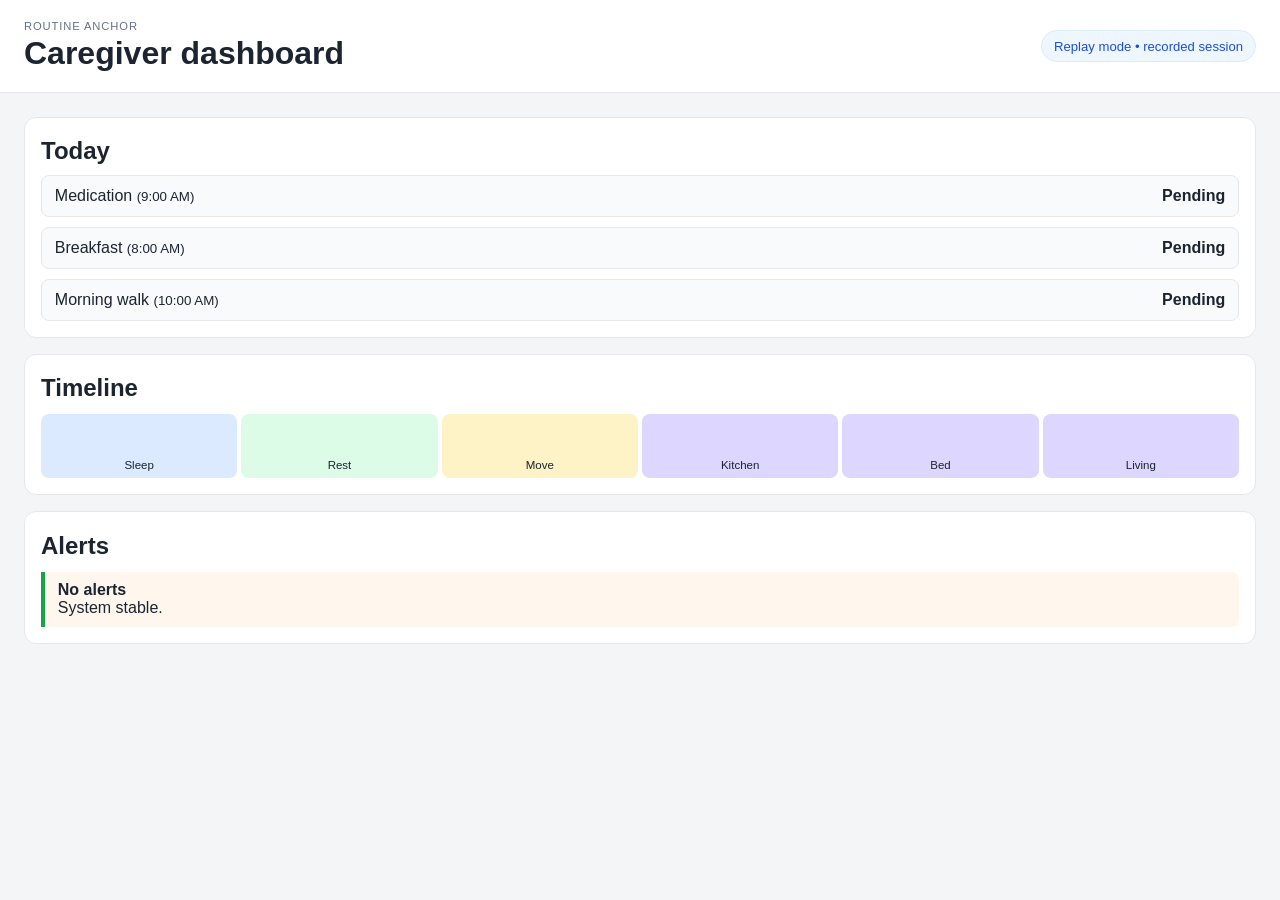
==== docs/index.html @ 3c9a21d0 "repo layout setup" ====
<!DOCTYPE html>
<html lang="en">
  <head>
    <meta charset="UTF-8" />
    <meta name="viewport" content="width=device-width, initial-scale=1.0" />
    <title>Routine Anchor</title>
    <link rel="stylesheet" href="css/style.css" />
  </head>
  <body>
    <header class="topbar">
      <div>
        <p class="eyebrow">Routine Anchor</p>
        <h1>Caregiver dashboard</h1>
      </div>
      <div id="mode-banner" class="mode-banner" aria-live="polite"></div>
    </header>

    <main class="shell">
      <section class="panel">
        <h2>Today</h2>
        <div id="checklist"></div>
      </section>

      <section class="panel">
        <h2>Timeline</h2>
        <div id="timeline"></div>
      </section>

      <section class="panel">
        <h2>Alerts</h2>
        <div id="alerts"></div>
      </section>
    </main>

    <script type="module" src="js/app.js"></script>
  </body>
</html>
---- docs/css/style.css ----
:root {
  --bg: #f4f5f7;
  --panel: #ffffff;
  --ink: #1b2430;
  --muted: #667085;
  --accent: #3b82f6;
  --ok: #16a34a;
  --warn: #d97706;
  --danger: #dc2626;
  --border: #e5e7eb;
}

* { box-sizing: border-box; }

body {
  margin: 0;
  font-family: -apple-system, BlinkMacSystemFont, "Segoe UI", sans-serif;
  background: var(--bg);
  color: var(--ink);
}

.topbar {
  display: flex;
  justify-content: space-between;
  align-items: center;
  padding: 1.25rem 1.5rem;
  background: var(--panel);
  border-bottom: 1px solid var(--border);
}

.eyebrow {
  margin: 0;
  letter-spacing: 0.08em;
  text-transform: uppercase;
  color: var(--muted);
  font-size: 0.7rem;
}

h1, h2 {
  margin: 0.2rem 0 0 0;
}

.shell {
  display: grid;
  gap: 1rem;
  padding: 1.5rem;
}

.panel {
  background: var(--panel);
  border: 1px solid var(--border);
  border-radius: 12px;
  padding: 1rem;
}

.mode-banner {
  padding: 0.45rem 0.75rem;
  border-radius: 999px;
  background: #eef6ff;
  color: #1d4ed8;
  font-size: 0.82rem;
  border: 1px solid #dbeafe;
}

.checklist-item {
  display: flex;
  justify-content: space-between;
  align-items: center;
  background: #f8fafc;
  border: 1px solid var(--border);
  border-radius: 8px;
  padding: 0.7rem 0.8rem;
  margin-top: 0.6rem;
}

.checklist-item.done {
  background: #ecfdf5;
  border-color: #bbf7d0;
}

.checklist-item.missed {
  background: #fef2f2;
  border-color: #fecaca;
}

.timeline-strip {
  display: flex;
  gap: 0.25rem;
  margin-top: 0.75rem;
  min-height: 64px;
  align-items: stretch;
}

.timeline-segment {
  flex: 1;
  min-height: 64px;
  border-radius: 8px;
  background: #e5e7eb;
  display: flex;
  align-items: end;
  justify-content: center;
  color: var(--ink);
  font-size: 0.72rem;
  padding-bottom: 0.45rem;
}

.timeline-segment.sleep { background: #dbeafe; }
.timeline-segment.rest { background: #dcfce7; }
.timeline-segment.move { background: #fef3c7; }
.timeline-segment.room { background: #ddd6fe; }

.alert-list {
  list-style: none;
  padding: 0;
  margin: 0.75rem 0 0;
  display: grid;
  gap: 0.5rem;
}

.alert-item {
  border-left: 4px solid var(--warn);
  background: #fff7ed;
  padding: 0.6rem 0.8rem;
  border-radius: 0 8px 8px 0;
}

.alert-item.warn { border-left-color: var(--warn); }
.alert-item.danger { border-left-color: var(--danger); }
.alert-item.ok { border-left-color: var(--ok); }
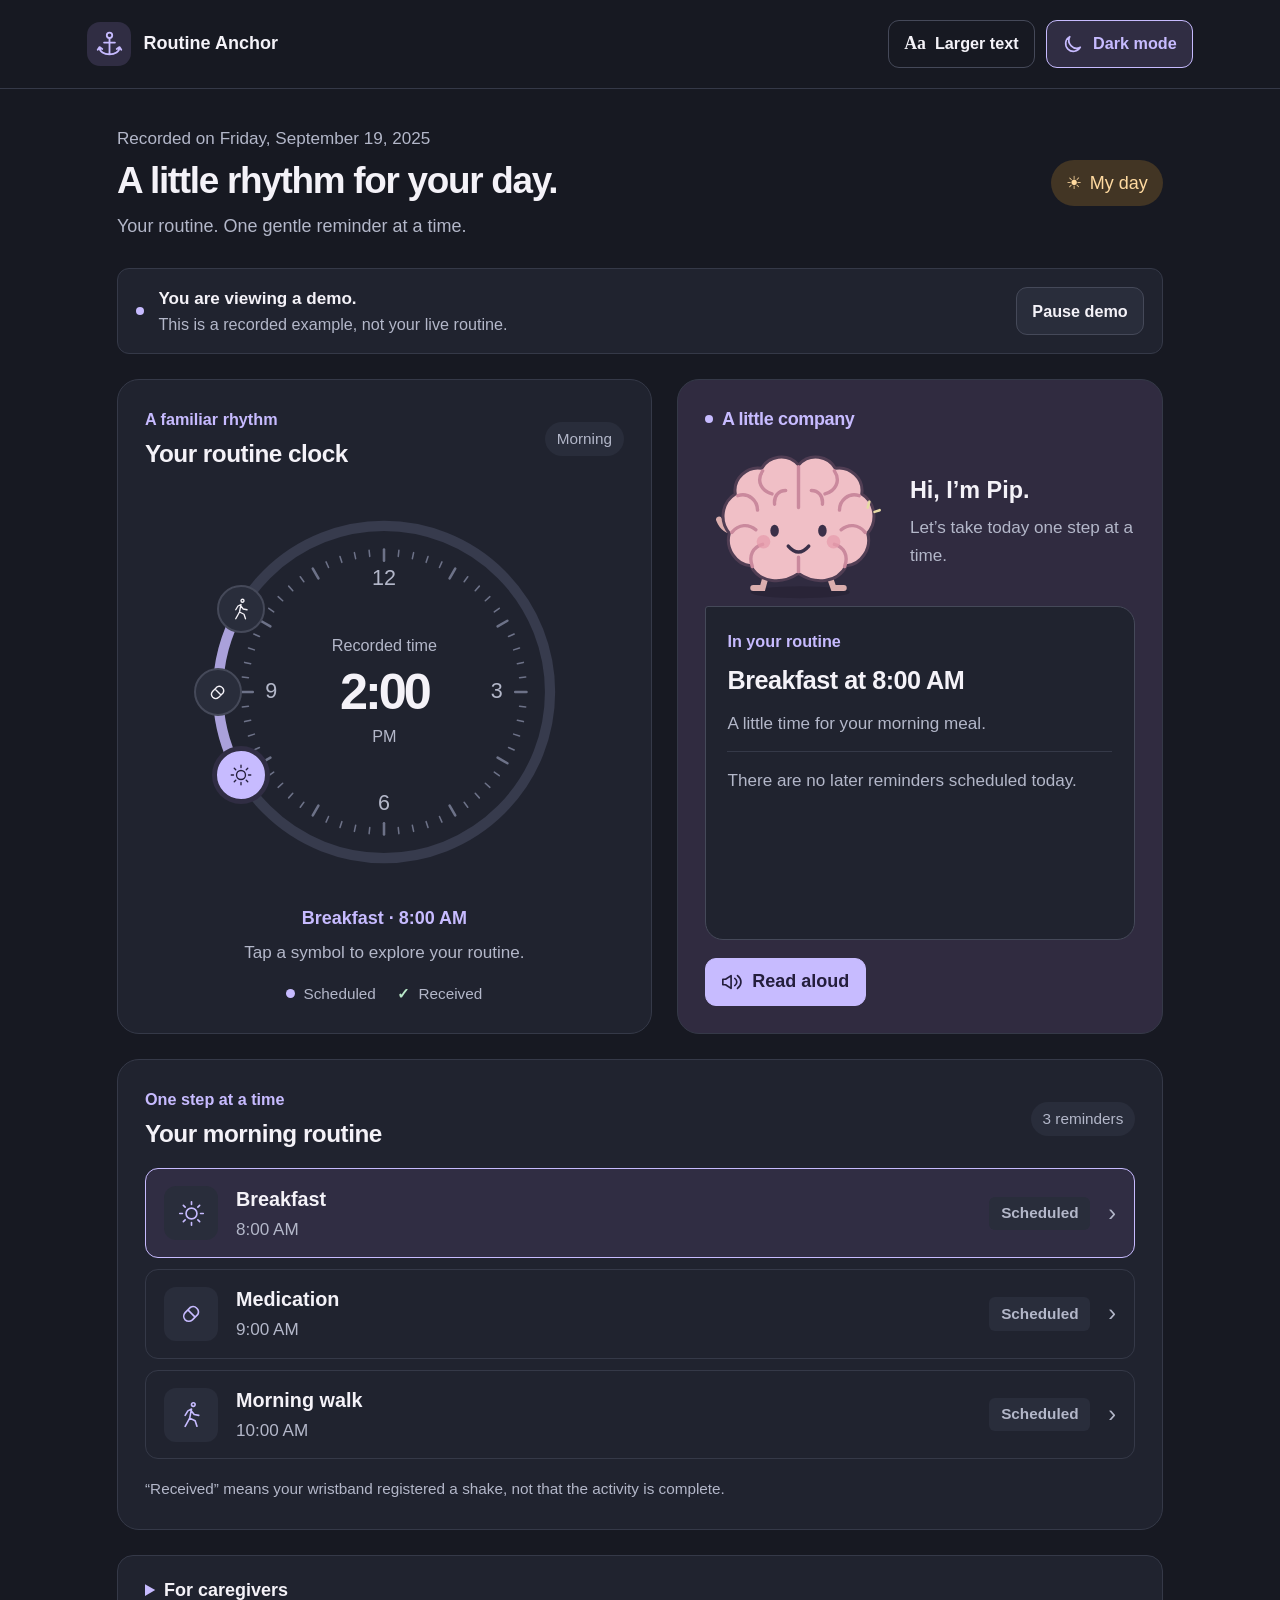
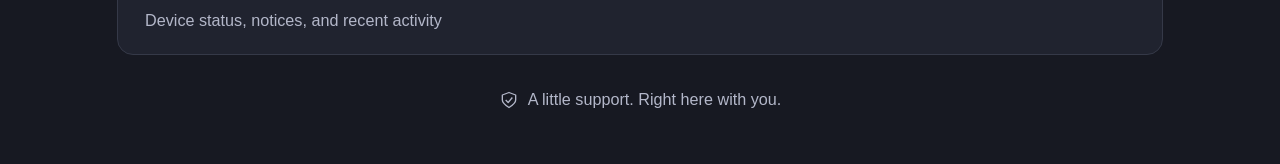
==== commit 47405d15: "website update" ====
--- a/docs/index.html
+++ b/docs/index.html
@@ -1,37 +1,103 @@
 <!DOCTYPE html>
-<html lang="en">
+<html lang="en" data-theme="dark">
   <head>
     <meta charset="UTF-8" />
     <meta name="viewport" content="width=device-width, initial-scale=1.0" />
-    <title>Routine Anchor</title>
+    <meta name="theme-color" content="#171922" />
+    <meta name="apple-mobile-web-app-capable" content="yes" />
+    <meta name="apple-mobile-web-app-status-bar-style" content="default" />
+    <link rel="manifest" href="manifest.json" />
+    <title>My day · Routine Anchor</title>
+    <script>
+      try {
+        document.documentElement.dataset.theme = localStorage.getItem("routine-anchor-theme") === "light" ? "light" : "dark";
+      } catch {}
+    </script>
     <link rel="stylesheet" href="css/style.css" />
   </head>
   <body>
+    <a class="skip-link" href="#main">Skip to my routine</a>
     <header class="topbar">
-      <div>
-        <p class="eyebrow">Routine Anchor</p>
-        <h1>Caregiver dashboard</h1>
+      <div class="topbar-inner">
+        <a class="brand" href="./" aria-label="Routine Anchor home">
+          <span class="brand-mark"><svg viewBox="0 0 32 32" aria-hidden="true"><circle cx="16" cy="7" r="3"/><path d="M16 10v17M10 15h12M5 20c0 5 5 8 11 8s11-3 11-8M5 20l-2 3m2-3 3 2m19-2 2 3m-2-3-3 2"/></svg></span>
+          <span>Routine Anchor</span>
+        </a>
+        <div class="display-controls" aria-label="Display settings">
+          <button id="text-size" class="button button-secondary" type="button" aria-pressed="false"><span class="text-icon" aria-hidden="true">Aa</span> Larger text</button>
+          <button id="theme-toggle" class="button button-secondary" type="button" aria-pressed="true"><svg viewBox="0 0 24 24" aria-hidden="true"><path d="M20 15.5A8.5 8.5 0 0 1 8.5 4 8.5 8.5 0 1 0 20 15.5Z"/></svg> Dark mode</button>
+        </div>
       </div>
-      <div id="mode-banner" class="mode-banner" aria-live="polite"></div>
     </header>
 
-    <main class="shell">
-      <section class="panel">
-        <h2>Today</h2>
-        <div id="checklist"></div>
+    <main id="main" class="shell" tabindex="-1">
+      <div class="page-heading">
+        <div><p id="session-date" class="date-line"></p><h1>A little rhythm for your day.</h1><p class="intro">Your routine. One gentle reminder at a time.</p></div>
+        <span class="day-badge"><span aria-hidden="true">☀</span> My day</span>
+      </div>
+
+      <section class="mode-notice" aria-label="Connection and demo">
+        <span class="connection-dot" aria-hidden="true"></span>
+        <div><p id="mode-banner" class="notice-title" role="status">Loading your routine…</p><p id="mode-description" class="notice-description"></p></div>
+        <button id="replay-toggle" class="button button-small" type="button" hidden>Pause demo</button>
       </section>
 
-      <section class="panel">
-        <h2>Timeline</h2>
-        <div id="timeline"></div>
+      <div class="day-grid">
+        <section class="panel clock-panel" aria-labelledby="clock-title">
+          <div class="section-heading"><div><p class="section-label">A familiar rhythm</p><h2 id="clock-title">Your routine clock</h2></div><span class="small-badge">Morning</span></div>
+          <div id="routine-clock" class="routine-clock">
+            <svg id="clock-face" viewBox="0 0 400 400" aria-hidden="true"></svg>
+            <div class="clock-center"><span id="clock-time-label">Time</span><strong id="clock-time">—</strong><span id="clock-period"></span></div>
+            <div id="clock-events" role="group" aria-label="Select a morning reminder"></div>
+          </div>
+          <p id="clock-selection" class="clock-selection"></p>
+          <p class="clock-help">Tap a symbol to explore your routine.</p>
+          <div class="clock-legend"><span><i class="legend-dot" aria-hidden="true"></i> Scheduled</span><span><i class="legend-check" aria-hidden="true">✓</i> Received</span></div>
+        </section>
+
+        <section class="panel companion-panel" aria-labelledby="companion-title">
+          <div class="companion-heading"><span class="companion-dot" aria-hidden="true"></span><h2 id="companion-title">A little company</h2></div>
+          <div class="mascot-scene">
+            <svg id="brain-mascot" class="brain-mascot" viewBox="0 0 240 200" role="img" aria-label="Pip, a smiling pink brain with little arms and feet">
+              <ellipse class="mascot-shadow" cx="122" cy="184" rx="58" ry="7"/>
+              <g fill="none" stroke="#dbaeae" stroke-width="7" stroke-linecap="round"><path d="m85 153-7 26h-11m85-26 9 26h12"/><path d="M53 112c-15 3-22-3-26-13m153 10c14-1 22-10 25-19"/></g>
+              <path d="M120 35c-14-15-35-10-43 4-17-3-34 12-31 30-16 10-19 32-7 46-5 18 8 37 25 38 11 21 37 22 56 9 19 13 45 12 56-9 17-1 30-20 25-38 12-14 9-36-7-46 3-18-14-33-31-30-8-14-29-19-43-4Z" fill="#f0bfc6" stroke="#513e54" stroke-width="3.5"/>
+              <path d="M120 37v48m0 58v17M78 42c-8 12-1 24 11 27m-40 2c13-4 23 6 23 17m-30 26c8-10 20-10 28-3m-4 43c-5-13 1-23 12-26m84-86c8 12 1 24-11 27m40 2c-13-4-23 6-23 17m30 26c-8-10-20-10-28-3m4 43c5-13-1-23-12-26M92 81c-1-10 5-16 13-16m43 16c1-10-5-16-13-16" fill="none" stroke="#ca899d" stroke-width="4" stroke-linecap="round"/>
+              <ellipse cx="92" cy="112" rx="5" ry="7" fill="#3b3049"/><ellipse cx="148" cy="112" rx="5" ry="7" fill="#3b3049"/>
+              <circle cx="79" cy="125" r="8" fill="#e79cac" opacity=".75"/><circle cx="161" cy="125" r="8" fill="#e79cac" opacity=".75"/>
+              <path class="mascot-smile" d="M108 130q12 14 24 0" fill="none" stroke="#3b3049" stroke-width="4" stroke-linecap="round"/>
+              <path d="m201 85 2-7m6 12 6-2" stroke="#e6daa4" stroke-width="3" stroke-linecap="round"/>
+            </svg>
+            <div><p class="mascot-name">Hi, I’m Pip.</p><p class="mascot-intro">Let’s take today one step at a time.</p></div>
+          </div>
+          <div class="speech-bubble">
+            <p id="focus-label" class="section-label">Your routine companion</p>
+            <h3 id="focus-title">I’m here to help you follow your day.</h3>
+            <p id="focus-description">Choose an event on the clock or in your routine below.</p>
+            <p id="next-event" class="next-event"></p>
+          </div>
+          <button id="read-aloud" class="button button-primary" type="button"><svg viewBox="0 0 24 24" aria-hidden="true"><path d="m11 5-6 4H2v6h3l6 4V5Zm4 3c3 2 3 6 0 8m3-11c5 4 5 10 0 14"/></svg><span>Read aloud</span></button>
+          <p id="speech-status" class="speech-status" role="status"></p>
+        </section>
+      </div>
+
+      <section class="panel routine-panel" aria-labelledby="routine-title">
+        <div class="section-heading"><div><p class="section-label">One step at a time</p><h2 id="routine-title">Your morning routine</h2></div><span class="small-badge">3 reminders</span></div>
+        <div id="checklist"></div>
+        <p class="routine-note">“Received” means your wristband registered a shake, not that the activity is complete.</p>
       </section>
 
-      <section class="panel">
-        <h2>Alerts</h2>
-        <div id="alerts"></div>
-      </section>
+      <details class="caregiver-panel">
+        <summary><span><span class="summary-title">For caregivers</span><span class="summary-description">Device status, notices, and recent activity</span></span></summary>
+        <div class="caregiver-content">
+          <section aria-labelledby="alerts-title"><h2 id="alerts-title">Notices for your caregiver</h2><div id="alerts"></div></section>
+          <section aria-labelledby="timeline-title"><h2 id="timeline-title">Device and recent activity</h2><div id="timeline"></div></section>
+        </div>
+      </details>
+      <p class="footer-note"><svg viewBox="0 0 24 24" aria-hidden="true"><path d="M12 3 4 6v6c0 4 8 9 8 9s8-5 8-9V6l-8-3Z"/><path d="m8 12 3 3 5-6"/></svg> A little support. Right here with you.</p>
+      <p id="routine-announcement" class="sr-only" role="status" aria-atomic="true"></p>
+      <noscript><p class="mode-notice">JavaScript is needed to show reminders. Please ask your caregiver to help turn it on.</p></noscript>
     </main>
-
     <script type="module" src="js/app.js"></script>
   </body>
 </html>
--- a/docs/css/style.css
+++ b/docs/css/style.css
@@ -1,129 +1,196 @@
 :root {
-  --bg: #f4f5f7;
+  color-scheme: dark;
+  --bg: #171922;
+  --panel: #20232f;
+  --panel-raised: #292d3b;
+  --ink: #f4f2f8;
+  --muted: #b3b7c9;
+  --accent: #c7bbff;
+  --accent-ink: #241e3c;
+  --soft: #302d43;
+  --border: #454959;
+  --subtle-border: #353948;
+  --warn-bg: #423524;
+  --warn-ink: #ffdaa0;
+  --success-bg: #263d36;
+  --success-ink: #b9e7c8;
+  --focus: #e8d99d;
+  --clock-track: #373b4d;
+  --clock-tick: #6d7288;
+  --mascot-bg: #302b40;
+  font-size: 18px;
+}
+:root[data-theme="light"] {
+  color-scheme: light;
+  --bg: #f4f3f8;
   --panel: #ffffff;
-  --ink: #1b2430;
-  --muted: #667085;
-  --accent: #3b82f6;
-  --ok: #16a34a;
-  --warn: #d97706;
-  --danger: #dc2626;
-  --border: #e5e7eb;
+  --panel-raised: #f0eef6;
+  --ink: #252337;
+  --muted: #605e72;
+  --accent: #62509a;
+  --accent-ink: #ffffff;
+  --soft: #ece7f6;
+  --border: #bcb7ca;
+  --subtle-border: #dedbe6;
+  --warn-bg: #fff1da;
+  --warn-ink: #76490e;
+  --success-bg: #e4f2e8;
+  --success-ink: #2a603b;
+  --focus: #744100;
+  --clock-track: #dfdce9;
+  --clock-tick: #8c869e;
+  --mascot-bg: #f2eaf5;
 }
-
 * { box-sizing: border-box; }
-
-body {
-  margin: 0;
-  font-family: -apple-system, BlinkMacSystemFont, "Segoe UI", sans-serif;
-  background: var(--bg);
-  color: var(--ink);
+[hidden] { display: none !important; }
+body { margin: 0; background: var(--bg); color: var(--ink); font-family: ui-rounded, "SF Pro Rounded", "Segoe UI", Arial, sans-serif; line-height: 1.6; }
+body.large-text { font-size: 1.2rem; }
+button { font: inherit; }
+h1, h2, h3, p { margin: 0; }
+h1 { font-size: 2.05em; line-height: 1.2; letter-spacing: -0.035em; font-weight: 650; }
+h2 { font-size: 1.35em; line-height: 1.35; letter-spacing: -0.02em; font-weight: 650; }
+h3 { font-size: 1.15em; line-height: 1.4; }
+a { color: var(--accent); }
+button, summary, a { -webkit-tap-highlight-color: transparent; }
+button { cursor: pointer; }
+:focus-visible { outline: 3px solid var(--focus); outline-offset: 5px; }
+.skip-link { position: absolute; left: 1rem; top: -10rem; padding: 0.65rem 1rem; background: var(--panel); z-index: 10; }
+.skip-link:focus { top: 0.5rem; }
+.topbar { border-bottom: 1px solid var(--subtle-border); }
+.topbar-inner { max-width: 1160px; padding: 1.1rem 1.5rem; margin: auto; display: flex; align-items: center; justify-content: space-between; gap: 1rem; }
+.brand { display: flex; align-items: center; gap: 0.7rem; color: var(--ink); font-weight: 650; text-decoration: none; }
+.brand-mark { display: grid; place-items: center; width: 44px; height: 44px; border-radius: 13px; background: var(--soft); color: var(--accent); }
+.brand svg { width: 29px; height: 29px; fill: none; stroke: currentColor; stroke-width: 2; stroke-linecap: round; stroke-linejoin: round; }
+.display-controls { display: flex; gap: 0.6rem; flex-wrap: wrap; }
+.button { display: inline-flex; justify-content: center; align-items: center; gap: 0.5rem; min-height: 48px; padding: 0.55rem 0.85rem; border: 1px solid var(--border); border-radius: 11px; font-weight: 600; line-height: 1.4; background: var(--panel-raised); color: var(--ink); }
+.button svg { width: 22px; height: 22px; flex-shrink: 0; fill: none; stroke: currentColor; stroke-width: 1.8; stroke-linecap: round; stroke-linejoin: round; }
+.button-secondary { background: transparent; font-size: 0.9em; }
+.button:hover { border-color: var(--accent); background: var(--soft); }
+.button:disabled { cursor: default; color: var(--muted); border-color: var(--border); background: transparent; }
+.button[aria-pressed="true"] { border-color: var(--accent); color: var(--accent); background: var(--soft); }
+.button-primary { background: var(--accent); color: var(--accent-ink); border-color: var(--accent); }
+.button-primary:hover { background: var(--accent); outline: 2px solid var(--accent); outline-offset: 2px; }
+.button-small { font-size: 0.9em; }
+.text-icon { font-family: Georgia, serif; font-size: 1.1em; }
+.shell { max-width: 1100px; margin: auto; padding: 2rem 1.5rem 1rem; }
+.page-heading { margin-bottom: 1.5rem; display: flex; justify-content: space-between; align-items: center; gap: 1rem; }
+.date-line { color: var(--muted); margin-bottom: 0.4rem; min-height: 1.6em; font-size: 0.95em; }
+.intro { color: var(--muted); margin-top: 0.5rem; }
+.day-badge { display: flex; align-items: center; gap: 0.4rem; white-space: nowrap; color: var(--warn-ink); background: var(--warn-bg); padding: 0.5rem 0.85rem; border-radius: 99px; }
+.mode-notice { display: flex; align-items: center; gap: 0.8rem; padding: 0.85rem 1rem; border: 1px solid var(--subtle-border); border-radius: 12px; background: var(--panel); margin-bottom: 1.4rem; }
+.mode-notice > div { flex: 1; }
+.mode-notice .button { flex-shrink: 0; }
+.connection-dot, .companion-dot { width: 8px; height: 8px; background: var(--accent); border-radius: 50%; flex-shrink: 0; }
+.notice-title { font-weight: 600; font-size: 0.95em; }
+.notice-description { font-size: 0.9em; color: var(--muted); max-width: 60ch; }
+.day-grid { display: grid; grid-template-columns: 1.1fr 1fr; align-items: stretch; gap: 1.4rem; margin-bottom: 1.4rem; }
+.panel { background: var(--panel); border: 1px solid var(--subtle-border); border-radius: 22px; padding: 1.5rem; min-width: 0; }
+.section-heading { display: flex; align-items: center; justify-content: space-between; gap: 0.8rem; margin-bottom: 0.5rem; }
+.section-label { font-size: 0.9em; color: var(--accent); font-weight: 600; margin-bottom: 0.25rem; }
+.small-badge { color: var(--muted); background: var(--panel-raised); padding: 0.25rem 0.65rem; border-radius: 99px; font-size: 0.85em; white-space: nowrap; }
+.routine-clock { width: 100%; max-width: 410px; aspect-ratio: 1; position: relative; margin: 0.9rem auto 0; }
+#clock-face { width: 100%; height: 100%; display: block; overflow: visible; }
+.clock-ring { fill: none; stroke: var(--clock-track); stroke-width: 10; }
+.clock-arc { fill: none; stroke: var(--accent); stroke-width: 10; stroke-linecap: round; opacity: 0.8; }
+.clock-tick { stroke: var(--clock-tick); stroke-width: 1.5; stroke-linecap: round; }
+.clock-tick.major { stroke-width: 2.5; }
+.clock-number { fill: var(--muted); font-size: 21px; font-family: inherit; text-anchor: middle; dominant-baseline: middle; }
+.clock-center { position: absolute; inset: 32% 23%; display: flex; flex-direction: column; align-items: center; justify-content: center; pointer-events: none; }
+.clock-center > span { color: var(--muted); font-size: 0.9rem; text-align: center; }
+.clock-center strong { font-size: clamp(1.8rem, 5vw, 2.8rem); font-weight: 550; letter-spacing: -0.06em; line-height: 1.3; font-variant-numeric: tabular-nums; }
+.clock-event { position: absolute; transform: translate(-50%, -50%); width: 48px; height: 48px; display: grid; place-items: center; border-radius: 50%; color: var(--ink); background: var(--panel-raised); border: 2px solid var(--border); padding: 10px; z-index: 1; }
+.clock-event svg { width: 24px; height: 24px; fill: none; stroke: currentColor; stroke-width: 1.8; stroke-linecap: round; stroke-linejoin: round; }
+.clock-event:hover { border-color: var(--accent); }
+.clock-event[aria-pressed="true"] { background: var(--accent); color: var(--accent-ink); border-color: var(--accent); box-shadow: 0 0 0 5px var(--soft); }
+.clock-event.done::after { content: "✓"; position: absolute; top: -7px; right: -7px; width: 21px; height: 21px; border-radius: 50%; background: var(--success-ink); color: var(--success-bg); font-size: 14px; font-weight: 700; }
+.clock-selection { text-align: center; font-weight: 600; color: var(--accent); margin-top: 0.4rem; }
+.clock-help { color: var(--muted); text-align: center; font-size: 0.95em; margin-top: 0.35rem; }
+.clock-legend { display: flex; justify-content: center; flex-wrap: wrap; gap: 1.2rem; font-size: 0.85em; color: var(--muted); margin-top: 0.85rem; }
+.clock-legend > span { display: flex; align-items: center; gap: 0.45rem; }
+.legend-dot { width: 9px; height: 9px; background: var(--accent); border-radius: 50%; }
+.legend-check { font-style: normal; font-weight: 700; color: var(--success-ink); }
+.companion-panel { background: var(--mascot-bg); display: flex; flex-direction: column; }
+.companion-heading { display: flex; align-items: center; gap: 0.5rem; }
+.companion-heading h2 { font-size: 1em; font-weight: 550; color: var(--accent); }
+.mascot-scene { display: flex; align-items: center; gap: 0.5rem; margin: 0.2rem -0.5rem 0; }
+.brain-mascot { width: 52%; max-width: 205px; flex-shrink: 0; }
+.mascot-shadow { fill: #14121d; opacity: 0.25; }
+.mascot-name { font-size: 1.3em; font-weight: 650; margin-bottom: 0.25rem; }
+.mascot-intro { color: var(--muted); font-size: 0.95em; }
+.speech-bubble { border: 1px solid var(--border); background: var(--panel); padding: 1.2rem; border-radius: 3px 18px 18px; flex: 1; }
+.speech-bubble h3 { font-size: 1.4em; margin: 0.45rem 0 0.65rem; font-weight: 600; letter-spacing: -0.02em; }
+.speech-bubble > p:not(.section-label) { color: var(--muted); font-size: 0.95em; }
+.next-event { margin-top: 0.8rem; padding-top: 0.8rem; border-top: 1px solid var(--subtle-border); }
+.next-event:empty { display: none; }
+#read-aloud { margin-top: 1rem; align-self: flex-start; }
+.speech-status { color: var(--muted); font-size: 0.85em; }
+.speech-status:not(:empty) { margin-top: 0.6rem; }
+.brain-mascot.is-speaking .mascot-smile { stroke-width: 7; }
+.routine-list { list-style: none; padding: 0; margin: 1rem 0 0; }
+.checklist-item + .checklist-item { margin-top: 0.6rem; }
+.routine-select { width: 100%; display: grid; grid-template-columns: 3rem minmax(0, 1fr) auto auto; align-items: center; gap: 1rem; text-align: left; padding: 0.8rem 1rem; color: var(--ink); background: transparent; border: 1px solid var(--subtle-border); border-radius: 13px; }
+.routine-select:hover { background: var(--panel-raised); border-color: var(--border); }
+.routine-select[aria-pressed="true"] { background: var(--soft); border-color: var(--accent); }
+.routine-icon { display: flex; align-items: center; justify-content: center; width: 3rem; height: 3rem; border-radius: 12px; background: var(--panel-raised); color: var(--accent); }
+.routine-icon svg { width: 29px; height: 29px; fill: none; stroke: currentColor; stroke-width: 1.8; stroke-linecap: round; stroke-linejoin: round; }
+.routine-label { display: block; font-size: 1.1em; font-weight: 600; }
+.routine-time { display: block; color: var(--muted); font-size: 0.95em; }
+.routine-status { font-size: 0.85em; font-weight: 550; padding: 0.25rem 0.65rem; border-radius: 6px; background: var(--panel-raised); color: var(--muted); }
+.done .routine-status { background: var(--success-bg); color: var(--success-ink); }
+.missed .routine-status { background: var(--warn-bg); color: var(--warn-ink); }
+.active .routine-status { background: var(--soft); color: var(--accent); }
+.routine-arrow { color: var(--muted); font-size: 1.3em; }
+.routine-note { padding-top: 1rem; color: var(--muted); font-size: 0.85em; }
+.caregiver-panel { margin-top: 1.4rem; border: 1px solid var(--subtle-border); border-radius: 16px; background: var(--panel); }
+.caregiver-panel summary { padding: 1.1rem 1.5rem; cursor: pointer; min-height: 60px; }
+.caregiver-panel summary::marker { color: var(--accent); }
+.summary-title { font-weight: 600; }
+.summary-description { display: block; color: var(--muted); font-size: 0.9em; margin-top: 0.2rem; }
+.caregiver-content { padding: 0 1.5rem 1.5rem; }
+.caregiver-content section { border-top: 1px solid var(--subtle-border); padding-top: 1.3rem; margin-top: 0.8rem; }
+.alert-list { list-style: none; padding: 0; margin: 1rem 0; display: grid; gap: 0.7rem; }
+.alert-item { padding: 1rem; border-left: 4px solid var(--warn-ink); color: var(--warn-ink); background: var(--warn-bg); border-radius: 6px; }
+.alert-item.ok { border-left-color: var(--success-ink); background: var(--success-bg); color: var(--success-ink); }
+.alert-item time { display: block; color: inherit; font-size: 0.9em; margin-top: 0.3rem; }
+.timeline-summary { margin: 1rem 0; padding: 1rem; background: var(--panel-raised); border-radius: 8px; }
+.timeline-list { padding-left: 1.5rem; }
+.timeline-list li { margin: 0.8rem 0; }
+.footer-note { display: flex; justify-content: center; align-items: center; gap: 0.5rem; color: var(--muted); font-size: 0.9em; padding: 1.8rem 0; text-align: center; }
+.footer-note svg { width: 20px; height: 20px; flex-shrink: 0; fill: none; stroke: currentColor; stroke-width: 1.6; stroke-linejoin: round; }
+.sr-only { position: absolute; width: 1px; height: 1px; padding: 0; margin: -1px; overflow: hidden; clip-path: inset(50%); white-space: nowrap; border: 0; }
+@media (max-width: 800px) {
+  .day-grid { grid-template-columns: 1fr; }
+  .clock-panel { padding-bottom: 1.5rem; }
+  .routine-clock { max-width: 370px; }
+  .mascot-scene { justify-content: center; margin: 0; }
+  .brain-mascot { width: 43%; }
 }
-
-.topbar {
-  display: flex;
-  justify-content: space-between;
-  align-items: center;
-  padding: 1.25rem 1.5rem;
-  background: var(--panel);
-  border-bottom: 1px solid var(--border);
+@media (max-width: 600px) {
+  .topbar-inner { padding: 0.8rem 1rem; flex-wrap: wrap; gap: 0.8rem; }
+  .display-controls { width: 100%; }
+  .display-controls .button { flex: 1; font-size: 0.9em; padding-inline: 0.5rem; }
+  .shell { padding: 1.3rem 0.8rem 0.5rem; }
+  h1 { font-size: 1.8em; }
+  .page-heading { display: block; }
+  .day-badge { display: none; }
+  .mode-notice { flex-wrap: wrap; gap: 0.5rem; }
+  .mode-notice > div { flex-basis: 85%; }
+  .mode-notice .button { margin-left: 1rem; }
+  .panel { padding: 1.05rem; border-radius: 18px; }
+  .section-heading { flex-wrap: wrap; align-items: flex-start; }
+  .clock-panel .section-heading .small-badge { display: none; }
+  .routine-clock { margin-top: 0.4rem; }
+  .clock-event { width: 46px; height: 46px; padding: 9px; }
+  .routine-select { grid-template-columns: 2.6rem minmax(0, 1fr); gap: 0.6rem; padding: 0.8rem; }
+  .routine-icon { width: 2.6rem; height: 2.6rem; }
+  .routine-status { grid-column: 2; justify-self: start; }
+  .routine-arrow { display: none; }
+  .mascot-name { font-size: 1.2em; }
+  .speech-bubble { padding: 1rem; }
+  .speech-bubble h3 { font-size: 1.3em; }
+  .caregiver-panel summary { padding: 1rem; }
+  .caregiver-content { padding: 0 1rem 1rem; }
 }
-
-.eyebrow {
-  margin: 0;
-  letter-spacing: 0.08em;
-  text-transform: uppercase;
-  color: var(--muted);
-  font-size: 0.7rem;
+@media (prefers-reduced-motion: reduce) {
+  *, *::before, *::after { animation: none !important; transition: none !important; scroll-behavior: auto !important; }
 }
-
-h1, h2 {
-  margin: 0.2rem 0 0 0;
-}
-
-.shell {
-  display: grid;
-  gap: 1rem;
-  padding: 1.5rem;
-}
-
-.panel {
-  background: var(--panel);
-  border: 1px solid var(--border);
-  border-radius: 12px;
-  padding: 1rem;
-}
-
-.mode-banner {
-  padding: 0.45rem 0.75rem;
-  border-radius: 999px;
-  background: #eef6ff;
-  color: #1d4ed8;
-  font-size: 0.82rem;
-  border: 1px solid #dbeafe;
-}
-
-.checklist-item {
-  display: flex;
-  justify-content: space-between;
-  align-items: center;
-  background: #f8fafc;
-  border: 1px solid var(--border);
-  border-radius: 8px;
-  padding: 0.7rem 0.8rem;
-  margin-top: 0.6rem;
-}
-
-.checklist-item.done {
-  background: #ecfdf5;
-  border-color: #bbf7d0;
-}
-
-.checklist-item.missed {
-  background: #fef2f2;
-  border-color: #fecaca;
-}
-
-.timeline-strip {
-  display: flex;
-  gap: 0.25rem;
-  margin-top: 0.75rem;
-  min-height: 64px;
-  align-items: stretch;
-}
-
-.timeline-segment {
-  flex: 1;
-  min-height: 64px;
-  border-radius: 8px;
-  background: #e5e7eb;
-  display: flex;
-  align-items: end;
-  justify-content: center;
-  color: var(--ink);
-  font-size: 0.72rem;
-  padding-bottom: 0.45rem;
-}
-
-.timeline-segment.sleep { background: #dbeafe; }
-.timeline-segment.rest { background: #dcfce7; }
-.timeline-segment.move { background: #fef3c7; }
-.timeline-segment.room { background: #ddd6fe; }
-
-.alert-list {
-  list-style: none;
-  padding: 0;
-  margin: 0.75rem 0 0;
-  display: grid;
-  gap: 0.5rem;
-}
-
-.alert-item {
-  border-left: 4px solid var(--warn);
-  background: #fff7ed;
-  padding: 0.6rem 0.8rem;
-  border-radius: 0 8px 8px 0;
-}
-
-.alert-item.warn { border-left-color: var(--warn); }
-.alert-item.danger { border-left-color: var(--danger); }
-.alert-item.ok { border-left-color: var(--ok); }
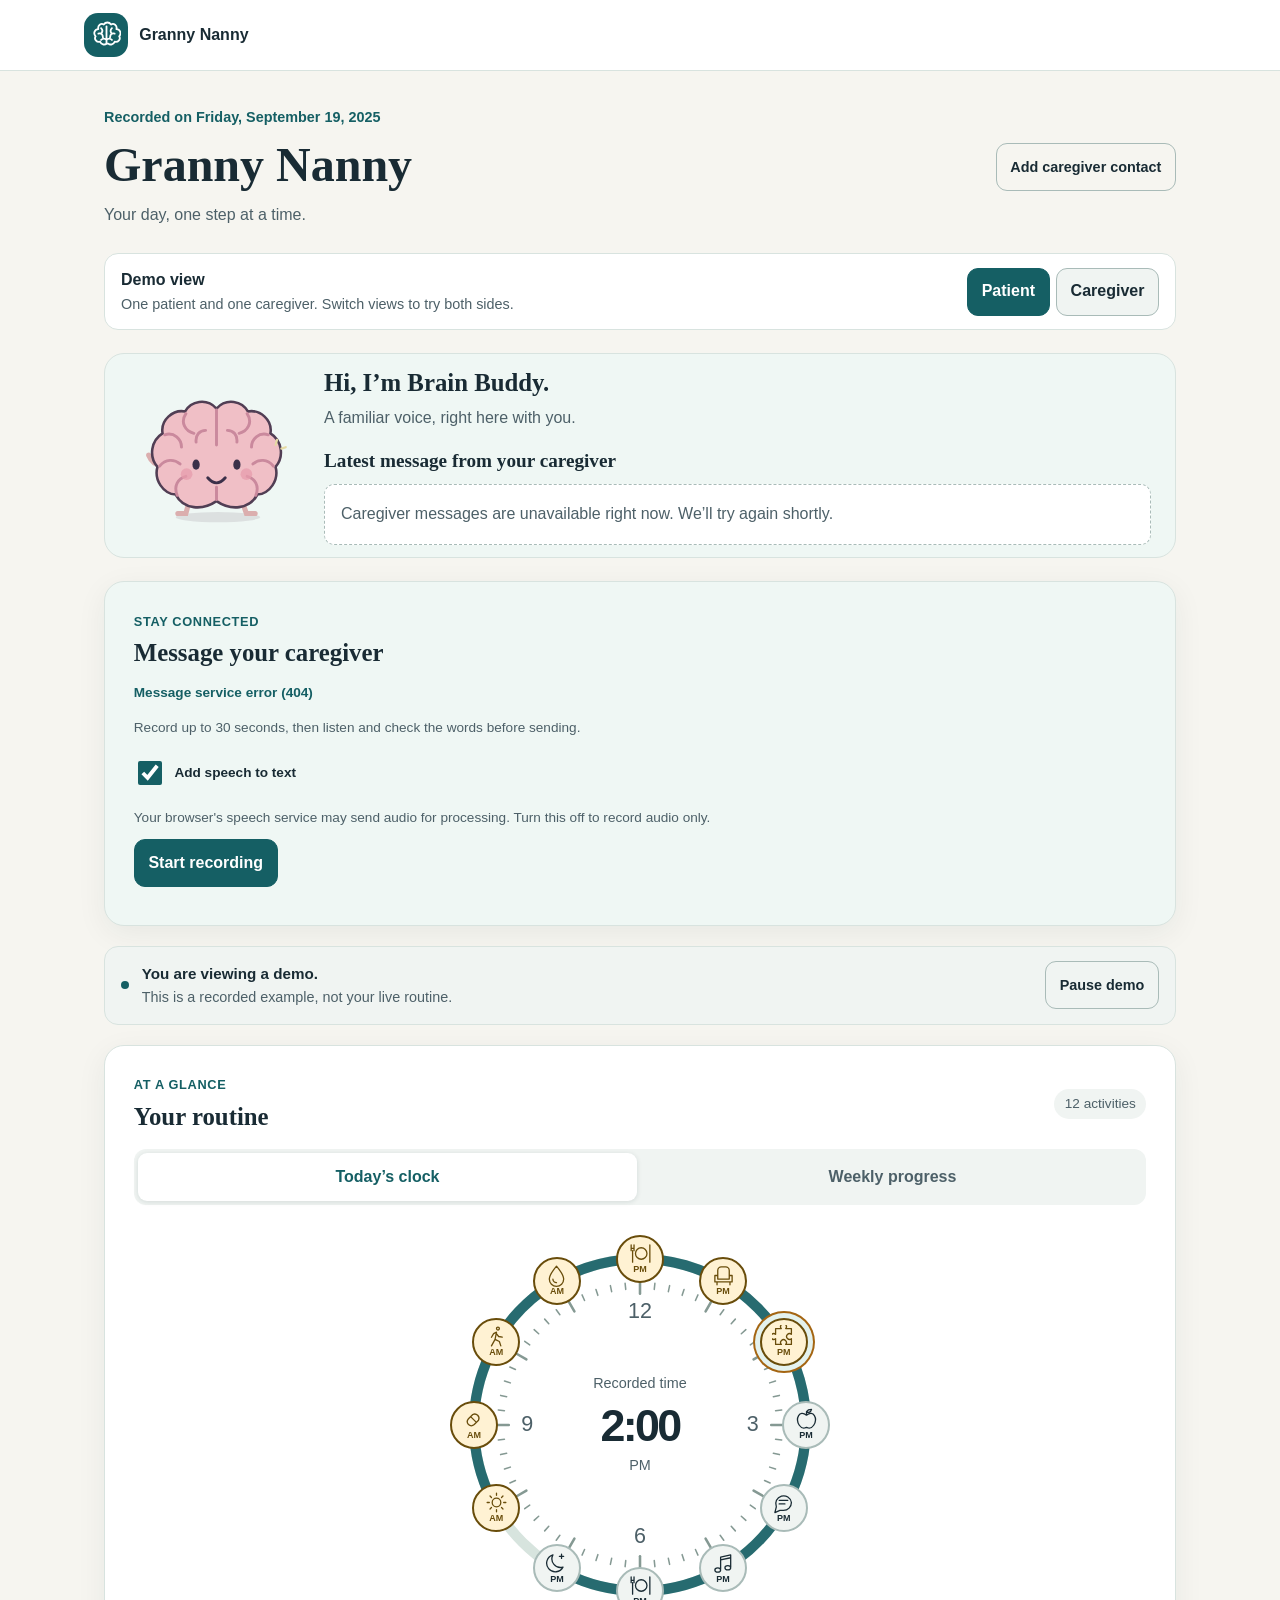
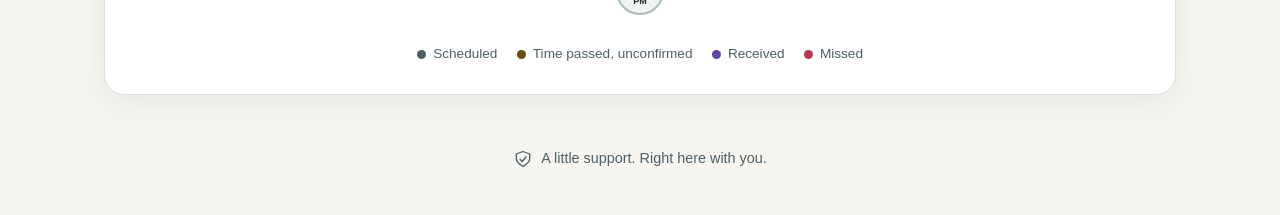
==== commit e4cdb92a: "granny nanny web updates" ====
--- a/docs/index.html
+++ b/docs/index.html
@@ -1,95 +1,142 @@
 <!DOCTYPE html>
-<html lang="en" data-theme="dark">
+<html lang="en">
   <head>
     <meta charset="UTF-8" />
     <meta name="viewport" content="width=device-width, initial-scale=1.0" />
-    <meta name="theme-color" content="#171922" />
+    <meta name="theme-color" content="#f6f5f0" />
     <meta name="apple-mobile-web-app-capable" content="yes" />
     <meta name="apple-mobile-web-app-status-bar-style" content="default" />
     <link rel="manifest" href="manifest.json" />
-    <title>My day · Routine Anchor</title>
-    <script>
-      try {
-        document.documentElement.dataset.theme = localStorage.getItem("routine-anchor-theme") === "light" ? "light" : "dark";
-      } catch {}
-    </script>
+    <title>Granny Nanny</title>
+    <link rel="stylesheet" href="vendor/leaflet/leaflet.css" />
     <link rel="stylesheet" href="css/style.css" />
   </head>
   <body>
     <a class="skip-link" href="#main">Skip to my routine</a>
     <header class="topbar">
       <div class="topbar-inner">
-        <a class="brand" href="./" aria-label="Routine Anchor home">
-          <span class="brand-mark"><svg viewBox="0 0 32 32" aria-hidden="true"><circle cx="16" cy="7" r="3"/><path d="M16 10v17M10 15h12M5 20c0 5 5 8 11 8s11-3 11-8M5 20l-2 3m2-3 3 2m19-2 2 3m-2-3-3 2"/></svg></span>
-          <span>Routine Anchor</span>
+        <a class="brand" href="./" aria-label="Granny Nanny home">
+          <span class="brand-mark" title="Brain Buddy"><svg viewBox="0 0 32 32" role="img" aria-label="Brain Buddy"><path d="M16 26c-2 2-6 1-7-2-4 1-7-3-5-6-3-3-1-8 3-8-1-4 3-7 6-5 2-3 6-3 8 0 3-2 7 1 6 5 4 0 6 5 3 8 2 3-1 7-5 6-1 3-5 4-7 2Z"/><path d="M16 7v19M10 9c2 2 2 4 0 6m12-6c-2 2-2 4 0 6M7 15c3-1 5 1 5 4m13-4c-3-1-5 1-5 4M10 22c2-2 4-2 6 0m6 0c-2-2-4-2-6 0"/></svg></span>
+          <span>Granny Nanny</span>
         </a>
-        <div class="display-controls" aria-label="Display settings">
-          <button id="text-size" class="button button-secondary" type="button" aria-pressed="false"><span class="text-icon" aria-hidden="true">Aa</span> Larger text</button>
-          <button id="theme-toggle" class="button button-secondary" type="button" aria-pressed="true"><svg viewBox="0 0 24 24" aria-hidden="true"><path d="M20 15.5A8.5 8.5 0 0 1 8.5 4 8.5 8.5 0 1 0 20 15.5Z"/></svg> Dark mode</button>
-        </div>
       </div>
     </header>
 
     <main id="main" class="shell" tabindex="-1">
       <div class="page-heading">
-        <div><p id="session-date" class="date-line"></p><h1>A little rhythm for your day.</h1><p class="intro">Your routine. One gentle reminder at a time.</p></div>
-        <span class="day-badge"><span aria-hidden="true">☀</span> My day</span>
+        <div><p id="session-date" class="date-line"></p><h1>Granny Nanny</h1><p class="intro">Your day, one step at a time.</p></div>
+        <div id="caregiver-shortcut" class="caregiver-shortcut"><a id="caregiver-call" class="button button-primary" hidden>Call caregiver</a><button id="caregiver-setup-link" class="button button-secondary" type="button">Add caregiver contact</button></div>
       </div>
 
-      <section class="mode-notice" aria-label="Connection and demo">
-        <span class="connection-dot" aria-hidden="true"></span>
-        <div><p id="mode-banner" class="notice-title" role="status">Loading your routine…</p><p id="mode-description" class="notice-description"></p></div>
-        <button id="replay-toggle" class="button button-small" type="button" hidden>Pause demo</button>
+      <section class="demo-view-bar" aria-label="Choose demo view">
+        <div><strong>Demo view</strong><p>One patient and one caregiver. Switch views to try both sides.</p></div>
+        <div class="demo-view-toggle" role="group" aria-label="View as">
+          <button class="button" type="button" data-demo-role="patient" aria-pressed="true">Patient</button>
+          <button class="button" type="button" data-demo-role="caregiver" aria-pressed="false">Caregiver</button>
+        </div>
+      </section>
+
+      <section id="brain-buddy" class="brain-buddy-welcome" aria-labelledby="brain-buddy-title">
+        <svg id="brain-mascot" class="brain-mascot" viewBox="0 0 240 200" role="img" aria-label="Brain Buddy, a smiling pink brain with little arms and feet">
+          <ellipse class="mascot-shadow" cx="122" cy="184" rx="58" ry="7"/>
+          <g fill="none" stroke="#dbaeae" stroke-width="7" stroke-linecap="round"><path d="m85 153-7 26h-11m85-26 9 26h12"/><path d="M53 112c-15 3-22-3-26-13m153 10c14-1 22-10 25-19"/></g>
+          <path d="M120 35c-14-15-35-10-43 4-17-3-34 12-31 30-16 10-19 32-7 46-5 18 8 37 25 38 11 21 37 22 56 9 19 13 45 12 56-9 17-1 30-20 25-38 12-14 9-36-7-46 3-18-14-33-31-30-8-14-29-19-43-4Z" fill="#f0bfc6" stroke="#513e54" stroke-width="3.5"/>
+          <path d="M120 37v48m0 58v17M78 42c-8 12-1 24 11 27m-40 2c13-4 23 6 23 17m-30 26c8-10 20-10 28-3m-4 43c-5-13 1-23 12-26m84-86c8 12 1 24-11 27m40 2c-13-4-23 6-23 17m30 26c-8-10-20-10-28-3m4 43c5-13-1-23-12-26M92 81c-1-10 5-16 13-16m43 16c1-10-5-16-13-16" fill="none" stroke="#ca899d" stroke-width="4" stroke-linecap="round"/>
+          <ellipse cx="92" cy="112" rx="5" ry="7" fill="#3b3049"/><ellipse cx="148" cy="112" rx="5" ry="7" fill="#3b3049"/>
+          <circle cx="79" cy="125" r="8" fill="#e79cac" opacity=".75"/><circle cx="161" cy="125" r="8" fill="#e79cac" opacity=".75"/>
+          <path class="mascot-smile" d="M108 130q12 14 24 0" fill="none" stroke="#3b3049" stroke-width="4" stroke-linecap="round"/>
+          <path d="m201 85 2-7m6 12 6-2" stroke="#e6daa4" stroke-width="3" stroke-linecap="round"/>
+        </svg>
+        <div>
+          <h2 id="brain-buddy-title">Hi, I’m Brain Buddy.</h2>
+          <p class="brain-buddy-intro">A familiar voice, right here with you.</p>
+          <h3 id="latest-message-title">Latest message from your caregiver</h3>
+          <div id="caregiver-latest-message" aria-live="polite" aria-labelledby="latest-message-title"><p class="messages-empty">Checking for a message from your caregiver…</p></div>
+        </div>
       </section>
 
       <div class="day-grid">
-        <section class="panel clock-panel" aria-labelledby="clock-title">
-          <div class="section-heading"><div><p class="section-label">A familiar rhythm</p><h2 id="clock-title">Your routine clock</h2></div><span class="small-badge">Morning</span></div>
-          <div id="routine-clock" class="routine-clock">
-            <svg id="clock-face" viewBox="0 0 400 400" aria-hidden="true"></svg>
-            <div class="clock-center"><span id="clock-time-label">Time</span><strong id="clock-time">—</strong><span id="clock-period"></span></div>
-            <div id="clock-events" role="group" aria-label="Select a morning reminder"></div>
+        <section class="panel messages-panel" aria-labelledby="message-compose-title">
+          <p class="section-label">Stay connected</p><h2 id="message-compose-title">Message your caregiver</h2>
+          <p id="messages-status" class="messages-status" role="status">Connecting to voice messages…</p>
+          <div id="message-conversation">
+            <div id="caregiver-message-history" hidden>
+              <p id="message-role-label" class="message-role-label">Patient view · Send to your caregiver</p>
+              <h3>Messages</h3><div id="message-list" class="message-list" aria-live="polite"></div>
+            </div>
+            <div class="message-compose"><p id="message-recording-help">Record up to 30 seconds, then listen and check the words before sending.</p>
+              <label class="transcription-option"><input id="message-transcribe" type="checkbox" checked aria-describedby="transcription-help" /> Add speech to text</label>
+              <p id="transcription-help">Your browser's speech service may send audio for processing. Turn this off to record audio only.</p>
+              <button id="message-record" class="button button-primary" type="button">Start recording</button>
+              <p id="transcript-status" role="status"></p>
+              <div id="message-preview" hidden>
+                <audio id="message-preview-audio" controls aria-label="Listen to your recording"></audio>
+                <label for="message-transcript">Message in words</label>
+                <textarea id="message-transcript" rows="4" maxlength="4000" aria-describedby="transcript-help" placeholder="Your spoken words appear here. You can also type them."></textarea>
+                <p id="transcript-help">Check and correct the words before sending. Speech to text can make mistakes.</p>
+                <div class="message-actions"><button id="message-send" class="button button-primary" type="button">Send message</button><button id="message-discard" class="button button-secondary" type="button">Discard</button></div>
+              </div>
+            </div>
           </div>
-          <p id="clock-selection" class="clock-selection"></p>
-          <p class="clock-help">Tap a symbol to explore your routine.</p>
-          <div class="clock-legend"><span><i class="legend-dot" aria-hidden="true"></i> Scheduled</span><span><i class="legend-check" aria-hidden="true">✓</i> Received</span></div>
+        </section>
+        <section class="mode-notice" aria-label="Connection and demo">
+          <span class="connection-dot" aria-hidden="true"></span>
+          <div><p id="mode-banner" class="notice-title" role="status">Loading your routine…</p><p id="mode-description" class="notice-description"></p></div>
+          <button id="replay-toggle" class="button button-small" type="button" hidden>Pause demo</button>
         </section>
 
-        <section class="panel companion-panel" aria-labelledby="companion-title">
-          <div class="companion-heading"><span class="companion-dot" aria-hidden="true"></span><h2 id="companion-title">A little company</h2></div>
-          <div class="mascot-scene">
-            <svg id="brain-mascot" class="brain-mascot" viewBox="0 0 240 200" role="img" aria-label="Pip, a smiling pink brain with little arms and feet">
-              <ellipse class="mascot-shadow" cx="122" cy="184" rx="58" ry="7"/>
-              <g fill="none" stroke="#dbaeae" stroke-width="7" stroke-linecap="round"><path d="m85 153-7 26h-11m85-26 9 26h12"/><path d="M53 112c-15 3-22-3-26-13m153 10c14-1 22-10 25-19"/></g>
-              <path d="M120 35c-14-15-35-10-43 4-17-3-34 12-31 30-16 10-19 32-7 46-5 18 8 37 25 38 11 21 37 22 56 9 19 13 45 12 56-9 17-1 30-20 25-38 12-14 9-36-7-46 3-18-14-33-31-30-8-14-29-19-43-4Z" fill="#f0bfc6" stroke="#513e54" stroke-width="3.5"/>
-              <path d="M120 37v48m0 58v17M78 42c-8 12-1 24 11 27m-40 2c13-4 23 6 23 17m-30 26c8-10 20-10 28-3m-4 43c-5-13 1-23 12-26m84-86c8 12 1 24-11 27m40 2c-13-4-23 6-23 17m30 26c-8-10-20-10-28-3m4 43c5-13-1-23-12-26M92 81c-1-10 5-16 13-16m43 16c1-10-5-16-13-16" fill="none" stroke="#ca899d" stroke-width="4" stroke-linecap="round"/>
-              <ellipse cx="92" cy="112" rx="5" ry="7" fill="#3b3049"/><ellipse cx="148" cy="112" rx="5" ry="7" fill="#3b3049"/>
-              <circle cx="79" cy="125" r="8" fill="#e79cac" opacity=".75"/><circle cx="161" cy="125" r="8" fill="#e79cac" opacity=".75"/>
-              <path class="mascot-smile" d="M108 130q12 14 24 0" fill="none" stroke="#3b3049" stroke-width="4" stroke-linecap="round"/>
-              <path d="m201 85 2-7m6 12 6-2" stroke="#e6daa4" stroke-width="3" stroke-linecap="round"/>
-            </svg>
-            <div><p class="mascot-name">Hi, I’m Pip.</p><p class="mascot-intro">Let’s take today one step at a time.</p></div>
+        <section class="panel clock-panel" aria-labelledby="clock-title">
+          <div class="section-heading"><div><p class="section-label">At a glance</p><h2 id="clock-title">Your routine</h2></div><span id="clock-activity-count" class="small-badge"></span></div>
+          <div class="view-tabs" role="tablist" aria-label="Routine views">
+            <button id="clock-tab" type="button" role="tab" aria-controls="clock-view" aria-selected="true" tabindex="0">Today’s clock</button>
+            <button id="progress-tab" type="button" role="tab" aria-controls="progress-view" aria-selected="false" tabindex="-1">Weekly progress</button>
           </div>
-          <div class="speech-bubble">
-            <p id="focus-label" class="section-label">Your routine companion</p>
-            <h3 id="focus-title">I’m here to help you follow your day.</h3>
-            <p id="focus-description">Choose an event on the clock or in your routine below.</p>
-            <p id="next-event" class="next-event"></p>
+          <div id="clock-view" role="tabpanel" aria-labelledby="clock-tab">
+            <div id="routine-clock" class="routine-clock">
+              <svg id="clock-face" viewBox="0 0 400 400" aria-hidden="true"></svg>
+              <div class="clock-center"><span id="clock-time-label">Time</span><strong id="clock-time">—</strong><span id="clock-period"></span></div>
+              <div id="clock-events" role="group" aria-label="Choose a routine item"></div>
+            </div>
+            <div class="clock-legend"><span><i class="legend-dot" aria-hidden="true"></i> Scheduled</span><span><i class="legend-dot legend-elapsed" aria-hidden="true"></i> Time passed, unconfirmed</span><span><i class="legend-dot legend-done" aria-hidden="true"></i> Received</span><span><i class="legend-dot legend-missed" aria-hidden="true"></i> Missed</span></div>
           </div>
-          <button id="read-aloud" class="button button-primary" type="button"><svg viewBox="0 0 24 24" aria-hidden="true"><path d="m11 5-6 4H2v6h3l6 4V5Zm4 3c3 2 3 6 0 8m3-11c5 4 5 10 0 14"/></svg><span>Read aloud</span></button>
-          <p id="speech-status" class="speech-status" role="status"></p>
+          <div id="progress-view" role="tabpanel" aria-labelledby="progress-tab" hidden tabindex="0">
+            <p class="progress-intro">A gentle look at reminders recorded during the last seven days.</p>
+            <p id="progress-summary" class="progress-summary"></p>
+            <figure class="progress-chart" aria-labelledby="progress-chart-title" aria-describedby="progress-note">
+              <figcaption id="progress-chart-title">Reminders per day</figcaption>
+              <div class="progress-plot">
+                <div id="progress-scale" class="progress-scale" aria-hidden="true"></div>
+                <div id="progress-days" class="progress-days" role="list" aria-label="Daily reminder results"></div>
+              </div>
+              <div class="progress-legend"><span><i class="legend-dot legend-done" aria-hidden="true"></i> Received</span><span><i class="legend-dot legend-missed" aria-hidden="true"></i> Missed</span><span><i class="legend-dot legend-elapsed" aria-hidden="true"></i> Unconfirmed</span></div>
+            </figure>
+            <p id="progress-note" class="progress-note">“Received” means a wristband shake was recorded. Days marked “No data” have no recorded results.</p>
+          </div>
         </section>
+
       </div>
 
-      <section class="panel routine-panel" aria-labelledby="routine-title">
-        <div class="section-heading"><div><p class="section-label">One step at a time</p><h2 id="routine-title">Your morning routine</h2></div><span class="small-badge">3 reminders</span></div>
-        <div id="checklist"></div>
-        <p class="routine-note">“Received” means your wristband registered a shake, not that the activity is complete.</p>
-      </section>
-
-      <details class="caregiver-panel">
-        <summary><span><span class="summary-title">For caregivers</span><span class="summary-description">Device status, notices, and recent activity</span></span></summary>
+      <details class="caregiver-panel" hidden>
+        <summary><span><span class="summary-title">For caregivers</span><span class="summary-description">Bracelet location, device status, and recent activity</span></span></summary>
         <div class="caregiver-content">
+          <section class="location-section" aria-labelledby="location-title">
+            <div class="section-heading"><h2 id="location-title">Bracelet location</h2><span id="location-source" class="location-source">Waiting for bracelet</span></div>
+            <p id="location-status" class="location-status" role="status">No room reported yet.</p>
+            <figure class="location-map">
+              <div class="location-map-frame">
+                <div id="bracelet-map" role="region" aria-label="Bracelet street map" aria-describedby="location-map-description" tabindex="0"></div>
+                <span id="location-map-badge" class="location-map-badge">Waiting for GPS</span>
+              </div>
+              <figcaption id="location-map-description">Drag to explore. Use the + and − buttons to zoom, or focus the map and use arrow keys and + / −.</figcaption>
+            </figure>
+            <p id="location-map-error" class="location-map-error" role="status" hidden></p>
+            <div class="location-map-actions">
+              <button id="location-recenter" class="button button-secondary" type="button" disabled>Center on bracelet</button>
+              <a id="location-open-map" class="button button-secondary" target="_blank" rel="noopener noreferrer" hidden>Open in Google Maps ↗</a>
+            </div>
+            <div class="location-details"><p id="location-wear">Wrist status unavailable.</p><p id="location-room"></p><p id="location-confidence" hidden></p><p id="location-updated">Waiting for a location report.</p></div>
+          </section>
+          <section aria-labelledby="contact-settings-title"><h2 id="contact-settings-title">Caregiver contact</h2><p class="contact-help">Add a trusted person’s number for the Call caregiver shortcut. It is saved in this browser.</p><form id="caregiver-form" class="caregiver-form"><label for="caregiver-name">Name</label><input id="caregiver-name" type="text" maxlength="60" autocomplete="name" placeholder="Caregiver name" required /><label for="caregiver-phone">Phone number</label><input id="caregiver-phone" type="tel" maxlength="35" autocomplete="tel" placeholder="Phone number" required /><button class="button button-primary" type="submit">Save contact</button></form><p id="caregiver-save-status" role="status"></p></section>
           <section aria-labelledby="alerts-title"><h2 id="alerts-title">Notices for your caregiver</h2><div id="alerts"></div></section>
           <section aria-labelledby="timeline-title"><h2 id="timeline-title">Device and recent activity</h2><div id="timeline"></div></section>
         </div>
@@ -98,6 +145,7 @@
       <p id="routine-announcement" class="sr-only" role="status" aria-atomic="true"></p>
       <noscript><p class="mode-notice">JavaScript is needed to show reminders. Please ask your caregiver to help turn it on.</p></noscript>
     </main>
+    <script defer src="vendor/leaflet/leaflet.js"></script>
     <script type="module" src="js/app.js"></script>
   </body>
 </html>
--- a/docs/vendor/leaflet/leaflet.css
+++ b/docs/vendor/leaflet/leaflet.css
@@ -0,0 +1,661 @@
+/* required styles */
+
+.leaflet-pane,
+.leaflet-tile,
+.leaflet-marker-icon,
+.leaflet-marker-shadow,
+.leaflet-tile-container,
+.leaflet-pane > svg,
+.leaflet-pane > canvas,
+.leaflet-zoom-box,
+.leaflet-image-layer,
+.leaflet-layer {
+	position: absolute;
+	left: 0;
+	top: 0;
+	}
+.leaflet-container {
+	overflow: hidden;
+	}
+.leaflet-tile,
+.leaflet-marker-icon,
+.leaflet-marker-shadow {
+	-webkit-user-select: none;
+	   -moz-user-select: none;
+	        user-select: none;
+	  -webkit-user-drag: none;
+	}
+/* Prevents IE11 from highlighting tiles in blue */
+.leaflet-tile::selection {
+	background: transparent;
+}
+/* Safari renders non-retina tile on retina better with this, but Chrome is worse */
+.leaflet-safari .leaflet-tile {
+	image-rendering: -webkit-optimize-contrast;
+	}
+/* hack that prevents hw layers "stretching" when loading new tiles */
+.leaflet-safari .leaflet-tile-container {
+	width: 1600px;
+	height: 1600px;
+	-webkit-transform-origin: 0 0;
+	}
+.leaflet-marker-icon,
+.leaflet-marker-shadow {
+	display: block;
+	}
+/* .leaflet-container svg: reset svg max-width decleration shipped in Joomla! (joomla.org) 3.x */
+/* .leaflet-container img: map is broken in FF if you have max-width: 100% on tiles */
+.leaflet-container .leaflet-overlay-pane svg {
+	max-width: none !important;
+	max-height: none !important;
+	}
+.leaflet-container .leaflet-marker-pane img,
+.leaflet-container .leaflet-shadow-pane img,
+.leaflet-container .leaflet-tile-pane img,
+.leaflet-container img.leaflet-image-layer,
+.leaflet-container .leaflet-tile {
+	max-width: none !important;
+	max-height: none !important;
+	width: auto;
+	padding: 0;
+	}
+
+.leaflet-container img.leaflet-tile {
+	/* See: https://bugs.chromium.org/p/chromium/issues/detail?id=600120 */
+	mix-blend-mode: plus-lighter;
+}
+
+.leaflet-container.leaflet-touch-zoom {
+	-ms-touch-action: pan-x pan-y;
+	touch-action: pan-x pan-y;
+	}
+.leaflet-container.leaflet-touch-drag {
+	-ms-touch-action: pinch-zoom;
+	/* Fallback for FF which doesn't support pinch-zoom */
+	touch-action: none;
+	touch-action: pinch-zoom;
+}
+.leaflet-container.leaflet-touch-drag.leaflet-touch-zoom {
+	-ms-touch-action: none;
+	touch-action: none;
+}
+.leaflet-container {
+	-webkit-tap-highlight-color: transparent;
+}
+.leaflet-container a {
+	-webkit-tap-highlight-color: rgba(51, 181, 229, 0.4);
+}
+.leaflet-tile {
+	filter: inherit;
+	visibility: hidden;
+	}
+.leaflet-tile-loaded {
+	visibility: inherit;
+	}
+.leaflet-zoom-box {
+	width: 0;
+	height: 0;
+	-moz-box-sizing: border-box;
+	     box-sizing: border-box;
+	z-index: 800;
+	}
+/* workaround for https://bugzilla.mozilla.org/show_bug.cgi?id=888319 */
+.leaflet-overlay-pane svg {
+	-moz-user-select: none;
+	}
+
+.leaflet-pane         { z-index: 400; }
+
+.leaflet-tile-pane    { z-index: 200; }
+.leaflet-overlay-pane { z-index: 400; }
+.leaflet-shadow-pane  { z-index: 500; }
+.leaflet-marker-pane  { z-index: 600; }
+.leaflet-tooltip-pane   { z-index: 650; }
+.leaflet-popup-pane   { z-index: 700; }
+
+.leaflet-map-pane canvas { z-index: 100; }
+.leaflet-map-pane svg    { z-index: 200; }
+
+.leaflet-vml-shape {
+	width: 1px;
+	height: 1px;
+	}
+.lvml {
+	behavior: url(#default#VML);
+	display: inline-block;
+	position: absolute;
+	}
+
+
+/* control positioning */
+
+.leaflet-control {
+	position: relative;
+	z-index: 800;
+	pointer-events: visiblePainted; /* IE 9-10 doesn't have auto */
+	pointer-events: auto;
+	}
+.leaflet-top,
+.leaflet-bottom {
+	position: absolute;
+	z-index: 1000;
+	pointer-events: none;
+	}
+.leaflet-top {
+	top: 0;
+	}
+.leaflet-right {
+	right: 0;
+	}
+.leaflet-bottom {
+	bottom: 0;
+	}
+.leaflet-left {
+	left: 0;
+	}
+.leaflet-control {
+	float: left;
+	clear: both;
+	}
+.leaflet-right .leaflet-control {
+	float: right;
+	}
+.leaflet-top .leaflet-control {
+	margin-top: 10px;
+	}
+.leaflet-bottom .leaflet-control {
+	margin-bottom: 10px;
+	}
+.leaflet-left .leaflet-control {
+	margin-left: 10px;
+	}
+.leaflet-right .leaflet-control {
+	margin-right: 10px;
+	}
+
+
+/* zoom and fade animations */
+
+.leaflet-fade-anim .leaflet-popup {
+	opacity: 0;
+	-webkit-transition: opacity 0.2s linear;
+	   -moz-transition: opacity 0.2s linear;
+	        transition: opacity 0.2s linear;
+	}
+.leaflet-fade-anim .leaflet-map-pane .leaflet-popup {
+	opacity: 1;
+	}
+.leaflet-zoom-animated {
+	-webkit-transform-origin: 0 0;
+	    -ms-transform-origin: 0 0;
+	        transform-origin: 0 0;
+	}
+svg.leaflet-zoom-animated {
+	will-change: transform;
+}
+
+.leaflet-zoom-anim .leaflet-zoom-animated {
+	-webkit-transition: -webkit-transform 0.25s cubic-bezier(0,0,0.25,1);
+	   -moz-transition:    -moz-transform 0.25s cubic-bezier(0,0,0.25,1);
+	        transition:         transform 0.25s cubic-bezier(0,0,0.25,1);
+	}
+.leaflet-zoom-anim .leaflet-tile,
+.leaflet-pan-anim .leaflet-tile {
+	-webkit-transition: none;
+	   -moz-transition: none;
+	        transition: none;
+	}
+
+.leaflet-zoom-anim .leaflet-zoom-hide {
+	visibility: hidden;
+	}
+
+
+/* cursors */
+
+.leaflet-interactive {
+	cursor: pointer;
+	}
+.leaflet-grab {
+	cursor: -webkit-grab;
+	cursor:    -moz-grab;
+	cursor:         grab;
+	}
+.leaflet-crosshair,
+.leaflet-crosshair .leaflet-interactive {
+	cursor: crosshair;
+	}
+.leaflet-popup-pane,
+.leaflet-control {
+	cursor: auto;
+	}
+.leaflet-dragging .leaflet-grab,
+.leaflet-dragging .leaflet-grab .leaflet-interactive,
+.leaflet-dragging .leaflet-marker-draggable {
+	cursor: move;
+	cursor: -webkit-grabbing;
+	cursor:    -moz-grabbing;
+	cursor:         grabbing;
+	}
+
+/* marker & overlays interactivity */
+.leaflet-marker-icon,
+.leaflet-marker-shadow,
+.leaflet-image-layer,
+.leaflet-pane > svg path,
+.leaflet-tile-container {
+	pointer-events: none;
+	}
+
+.leaflet-marker-icon.leaflet-interactive,
+.leaflet-image-layer.leaflet-interactive,
+.leaflet-pane > svg path.leaflet-interactive,
+svg.leaflet-image-layer.leaflet-interactive path {
+	pointer-events: visiblePainted; /* IE 9-10 doesn't have auto */
+	pointer-events: auto;
+	}
+
+/* visual tweaks */
+
+.leaflet-container {
+	background: #ddd;
+	outline-offset: 1px;
+	}
+.leaflet-container a {
+	color: #0078A8;
+	}
+.leaflet-zoom-box {
+	border: 2px dotted #38f;
+	background: rgba(255,255,255,0.5);
+	}
+
+
+/* general typography */
+.leaflet-container {
+	font-family: "Helvetica Neue", Arial, Helvetica, sans-serif;
+	font-size: 12px;
+	font-size: 0.75rem;
+	line-height: 1.5;
+	}
+
+
+/* general toolbar styles */
+
+.leaflet-bar {
+	box-shadow: 0 1px 5px rgba(0,0,0,0.65);
+	border-radius: 4px;
+	}
+.leaflet-bar a {
+	background-color: #fff;
+	border-bottom: 1px solid #ccc;
+	width: 26px;
+	height: 26px;
+	line-height: 26px;
+	display: block;
+	text-align: center;
+	text-decoration: none;
+	color: black;
+	}
+.leaflet-bar a,
+.leaflet-control-layers-toggle {
+	background-position: 50% 50%;
+	background-repeat: no-repeat;
+	display: block;
+	}
+.leaflet-bar a:hover,
+.leaflet-bar a:focus {
+	background-color: #f4f4f4;
+	}
+.leaflet-bar a:first-child {
+	border-top-left-radius: 4px;
+	border-top-right-radius: 4px;
+	}
+.leaflet-bar a:last-child {
+	border-bottom-left-radius: 4px;
+	border-bottom-right-radius: 4px;
+	border-bottom: none;
+	}
+.leaflet-bar a.leaflet-disabled {
+	cursor: default;
+	background-color: #f4f4f4;
+	color: #bbb;
+	}
+
+.leaflet-touch .leaflet-bar a {
+	width: 30px;
+	height: 30px;
+	line-height: 30px;
+	}
+.leaflet-touch .leaflet-bar a:first-child {
+	border-top-left-radius: 2px;
+	border-top-right-radius: 2px;
+	}
+.leaflet-touch .leaflet-bar a:last-child {
+	border-bottom-left-radius: 2px;
+	border-bottom-right-radius: 2px;
+	}
+
+/* zoom control */
+
+.leaflet-control-zoom-in,
+.leaflet-control-zoom-out {
+	font: bold 18px 'Lucida Console', Monaco, monospace;
+	text-indent: 1px;
+	}
+
+.leaflet-touch .leaflet-control-zoom-in, .leaflet-touch .leaflet-control-zoom-out  {
+	font-size: 22px;
+	}
+
+
+/* layers control */
+
+.leaflet-control-layers {
+	box-shadow: 0 1px 5px rgba(0,0,0,0.4);
+	background: #fff;
+	border-radius: 5px;
+	}
+.leaflet-control-layers-toggle {
+	background-image: url(images/layers.png);
+	width: 36px;
+	height: 36px;
+	}
+.leaflet-retina .leaflet-control-layers-toggle {
+	background-image: url(images/layers-2x.png);
+	background-size: 26px 26px;
+	}
+.leaflet-touch .leaflet-control-layers-toggle {
+	width: 44px;
+	height: 44px;
+	}
+.leaflet-control-layers .leaflet-control-layers-list,
+.leaflet-control-layers-expanded .leaflet-control-layers-toggle {
+	display: none;
+	}
+.leaflet-control-layers-expanded .leaflet-control-layers-list {
+	display: block;
+	position: relative;
+	}
+.leaflet-control-layers-expanded {
+	padding: 6px 10px 6px 6px;
+	color: #333;
+	background: #fff;
+	}
+.leaflet-control-layers-scrollbar {
+	overflow-y: scroll;
+	overflow-x: hidden;
+	padding-right: 5px;
+	}
+.leaflet-control-layers-selector {
+	margin-top: 2px;
+	position: relative;
+	top: 1px;
+	}
+.leaflet-control-layers label {
+	display: block;
+	font-size: 13px;
+	font-size: 1.08333em;
+	}
+.leaflet-control-layers-separator {
+	height: 0;
+	border-top: 1px solid #ddd;
+	margin: 5px -10px 5px -6px;
+	}
+
+/* Default icon URLs */
+.leaflet-default-icon-path { /* used only in path-guessing heuristic, see L.Icon.Default */
+	background-image: url(images/marker-icon.png);
+	}
+
+
+/* attribution and scale controls */
+
+.leaflet-container .leaflet-control-attribution {
+	background: #fff;
+	background: rgba(255, 255, 255, 0.8);
+	margin: 0;
+	}
+.leaflet-control-attribution,
+.leaflet-control-scale-line {
+	padding: 0 5px;
+	color: #333;
+	line-height: 1.4;
+	}
+.leaflet-control-attribution a {
+	text-decoration: none;
+	}
+.leaflet-control-attribution a:hover,
+.leaflet-control-attribution a:focus {
+	text-decoration: underline;
+	}
+.leaflet-attribution-flag {
+	display: inline !important;
+	vertical-align: baseline !important;
+	width: 1em;
+	height: 0.6669em;
+	}
+.leaflet-left .leaflet-control-scale {
+	margin-left: 5px;
+	}
+.leaflet-bottom .leaflet-control-scale {
+	margin-bottom: 5px;
+	}
+.leaflet-control-scale-line {
+	border: 2px solid #777;
+	border-top: none;
+	line-height: 1.1;
+	padding: 2px 5px 1px;
+	white-space: nowrap;
+	-moz-box-sizing: border-box;
+	     box-sizing: border-box;
+	background: rgba(255, 255, 255, 0.8);
+	text-shadow: 1px 1px #fff;
+	}
+.leaflet-control-scale-line:not(:first-child) {
+	border-top: 2px solid #777;
+	border-bottom: none;
+	margin-top: -2px;
+	}
+.leaflet-control-scale-line:not(:first-child):not(:last-child) {
+	border-bottom: 2px solid #777;
+	}
+
+.leaflet-touch .leaflet-control-attribution,
+.leaflet-touch .leaflet-control-layers,
+.leaflet-touch .leaflet-bar {
+	box-shadow: none;
+	}
+.leaflet-touch .leaflet-control-layers,
+.leaflet-touch .leaflet-bar {
+	border: 2px solid rgba(0,0,0,0.2);
+	background-clip: padding-box;
+	}
+
+
+/* popup */
+
+.leaflet-popup {
+	position: absolute;
+	text-align: center;
+	margin-bottom: 20px;
+	}
+.leaflet-popup-content-wrapper {
+	padding: 1px;
+	text-align: left;
+	border-radius: 12px;
+	}
+.leaflet-popup-content {
+	margin: 13px 24px 13px 20px;
+	line-height: 1.3;
+	font-size: 13px;
+	font-size: 1.08333em;
+	min-height: 1px;
+	}
+.leaflet-popup-content p {
+	margin: 17px 0;
+	margin: 1.3em 0;
+	}
+.leaflet-popup-tip-container {
+	width: 40px;
+	height: 20px;
+	position: absolute;
+	left: 50%;
+	margin-top: -1px;
+	margin-left: -20px;
+	overflow: hidden;
+	pointer-events: none;
+	}
+.leaflet-popup-tip {
+	width: 17px;
+	height: 17px;
+	padding: 1px;
+
+	margin: -10px auto 0;
+	pointer-events: auto;
+
+	-webkit-transform: rotate(45deg);
+	   -moz-transform: rotate(45deg);
+	    -ms-transform: rotate(45deg);
+	        transform: rotate(45deg);
+	}
+.leaflet-popup-content-wrapper,
+.leaflet-popup-tip {
+	background: white;
+	color: #333;
+	box-shadow: 0 3px 14px rgba(0,0,0,0.4);
+	}
+.leaflet-container a.leaflet-popup-close-button {
+	position: absolute;
+	top: 0;
+	right: 0;
+	border: none;
+	text-align: center;
+	width: 24px;
+	height: 24px;
+	font: 16px/24px Tahoma, Verdana, sans-serif;
+	color: #757575;
+	text-decoration: none;
+	background: transparent;
+	}
+.leaflet-container a.leaflet-popup-close-button:hover,
+.leaflet-container a.leaflet-popup-close-button:focus {
+	color: #585858;
+	}
+.leaflet-popup-scrolled {
+	overflow: auto;
+	}
+
+.leaflet-oldie .leaflet-popup-content-wrapper {
+	-ms-zoom: 1;
+	}
+.leaflet-oldie .leaflet-popup-tip {
+	width: 24px;
+	margin: 0 auto;
+
+	-ms-filter: "progid:DXImageTransform.Microsoft.Matrix(M11=0.70710678, M12=0.70710678, M21=-0.70710678, M22=0.70710678)";
+	filter: progid:DXImageTransform.Microsoft.Matrix(M11=0.70710678, M12=0.70710678, M21=-0.70710678, M22=0.70710678);
+	}
+
+.leaflet-oldie .leaflet-control-zoom,
+.leaflet-oldie .leaflet-control-layers,
+.leaflet-oldie .leaflet-popup-content-wrapper,
+.leaflet-oldie .leaflet-popup-tip {
+	border: 1px solid #999;
+	}
+
+
+/* div icon */
+
+.leaflet-div-icon {
+	background: #fff;
+	border: 1px solid #666;
+	}
+
+
+/* Tooltip */
+/* Base styles for the element that has a tooltip */
+.leaflet-tooltip {
+	position: absolute;
+	padding: 6px;
+	background-color: #fff;
+	border: 1px solid #fff;
+	border-radius: 3px;
+	color: #222;
+	white-space: nowrap;
+	-webkit-user-select: none;
+	-moz-user-select: none;
+	-ms-user-select: none;
+	user-select: none;
+	pointer-events: none;
+	box-shadow: 0 1px 3px rgba(0,0,0,0.4);
+	}
+.leaflet-tooltip.leaflet-interactive {
+	cursor: pointer;
+	pointer-events: auto;
+	}
+.leaflet-tooltip-top:before,
+.leaflet-tooltip-bottom:before,
+.leaflet-tooltip-left:before,
+.leaflet-tooltip-right:before {
+	position: absolute;
+	pointer-events: none;
+	border: 6px solid transparent;
+	background: transparent;
+	content: "";
+	}
+
+/* Directions */
+
+.leaflet-tooltip-bottom {
+	margin-top: 6px;
+}
+.leaflet-tooltip-top {
+	margin-top: -6px;
+}
+.leaflet-tooltip-bottom:before,
+.leaflet-tooltip-top:before {
+	left: 50%;
+	margin-left: -6px;
+	}
+.leaflet-tooltip-top:before {
+	bottom: 0;
+	margin-bottom: -12px;
+	border-top-color: #fff;
+	}
+.leaflet-tooltip-bottom:before {
+	top: 0;
+	margin-top: -12px;
+	margin-left: -6px;
+	border-bottom-color: #fff;
+	}
+.leaflet-tooltip-left {
+	margin-left: -6px;
+}
+.leaflet-tooltip-right {
+	margin-left: 6px;
+}
+.leaflet-tooltip-left:before,
+.leaflet-tooltip-right:before {
+	top: 50%;
+	margin-top: -6px;
+	}
+.leaflet-tooltip-left:before {
+	right: 0;
+	margin-right: -12px;
+	border-left-color: #fff;
+	}
+.leaflet-tooltip-right:before {
+	left: 0;
+	margin-left: -12px;
+	border-right-color: #fff;
+	}
+
+/* Printing */
+
+@media print {
+	/* Prevent printers from removing background-images of controls. */
+	.leaflet-control {
+		-webkit-print-color-adjust: exact;
+		print-color-adjust: exact;
+		}
+	}
--- a/docs/css/style.css
+++ b/docs/css/style.css
@@ -1,67 +1,51 @@
 :root {
-  color-scheme: dark;
-  --bg: #171922;
-  --panel: #20232f;
-  --panel-raised: #292d3b;
-  --ink: #f4f2f8;
-  --muted: #b3b7c9;
-  --accent: #c7bbff;
-  --accent-ink: #241e3c;
-  --soft: #302d43;
-  --border: #454959;
-  --subtle-border: #353948;
-  --warn-bg: #423524;
-  --warn-ink: #ffdaa0;
-  --success-bg: #263d36;
-  --success-ink: #b9e7c8;
-  --focus: #e8d99d;
-  --clock-track: #373b4d;
-  --clock-tick: #6d7288;
-  --mascot-bg: #302b40;
-  font-size: 18px;
-}
-:root[data-theme="light"] {
   color-scheme: light;
-  --bg: #f4f3f8;
+  --bg: #f6f5f0;
   --panel: #ffffff;
-  --panel-raised: #f0eef6;
-  --ink: #252337;
-  --muted: #605e72;
-  --accent: #62509a;
+  --panel-raised: #f0f4f2;
+  --ink: #192b34;
+  --muted: #4d6068;
+  --accent: #155f64;
   --accent-ink: #ffffff;
-  --soft: #ece7f6;
-  --border: #bcb7ca;
-  --subtle-border: #dedbe6;
-  --warn-bg: #fff1da;
-  --warn-ink: #76490e;
+  --soft: #e4f2ee;
+  --border: #a9bbb8;
+  --subtle-border: #d8e3df;
+  --warn-bg: #fff2d3;
+  --warn-ink: #694d0b;
+  --missed-bg: #b53950;
+  --missed-ink: #ffffff;
+  --missed-soft: #fff0f2;
+  --done-bg: #6245a8;
+  --done-ink: #ffffff;
+  --done-soft: #eee8fb;
   --success-bg: #e4f2e8;
   --success-ink: #2a603b;
-  --focus: #744100;
-  --clock-track: #dfdce9;
-  --clock-tick: #8c869e;
-  --mascot-bg: #f2eaf5;
+  --focus: #a46512;
+  --clock-track: #d7e4de;
+  --clock-tick: #859993;
+  --mascot-bg: #eff7f4;
+  font-size: 100%;
 }
 * { box-sizing: border-box; }
 [hidden] { display: none !important; }
-body { margin: 0; background: var(--bg); color: var(--ink); font-family: ui-rounded, "SF Pro Rounded", "Segoe UI", Arial, sans-serif; line-height: 1.6; }
-body.large-text { font-size: 1.2rem; }
+body { margin: 0; background: var(--bg); color: var(--ink); font-family: Verdana, Geneva, sans-serif; line-height: 1.65; }
 button { font: inherit; }
 h1, h2, h3, p { margin: 0; }
-h1 { font-size: 2.05em; line-height: 1.2; letter-spacing: -0.035em; font-weight: 650; }
-h2 { font-size: 1.35em; line-height: 1.35; letter-spacing: -0.02em; font-weight: 650; }
-h3 { font-size: 1.15em; line-height: 1.4; }
+h1, h2, h3 { font-family: Georgia, "Times New Roman", serif; letter-spacing: 0; }
+h1 { font-size: clamp(2rem, 4vw, 3rem); line-height: 1.15; font-weight: 700; }
+h2 { font-size: 1.55em; line-height: 1.3; font-weight: 700; }
+h3 { font-size: 1.2em; line-height: 1.4; }
 a { color: var(--accent); }
 button, summary, a { -webkit-tap-highlight-color: transparent; }
 button { cursor: pointer; }
 :focus-visible { outline: 3px solid var(--focus); outline-offset: 5px; }
 .skip-link { position: absolute; left: 1rem; top: -10rem; padding: 0.65rem 1rem; background: var(--panel); z-index: 10; }
 .skip-link:focus { top: 0.5rem; }
-.topbar { border-bottom: 1px solid var(--subtle-border); }
-.topbar-inner { max-width: 1160px; padding: 1.1rem 1.5rem; margin: auto; display: flex; align-items: center; justify-content: space-between; gap: 1rem; }
-.brand { display: flex; align-items: center; gap: 0.7rem; color: var(--ink); font-weight: 650; text-decoration: none; }
-.brand-mark { display: grid; place-items: center; width: 44px; height: 44px; border-radius: 13px; background: var(--soft); color: var(--accent); }
+.topbar { border-bottom: 1px solid var(--subtle-border); background: var(--panel); }
+.topbar-inner { max-width: 1160px; padding: 0.8rem 1.5rem; margin: auto; display: flex; align-items: center; justify-content: space-between; gap: 1rem; }
+.brand { display: flex; align-items: center; gap: 0.7rem; color: var(--ink); font-weight: 700; text-decoration: none; white-space: nowrap; }
+.brand-mark { display: grid; place-items: center; width: 44px; height: 44px; border-radius: 14px; background: var(--accent); color: var(--accent-ink); }
 .brand svg { width: 29px; height: 29px; fill: none; stroke: currentColor; stroke-width: 2; stroke-linecap: round; stroke-linejoin: round; }
-.display-controls { display: flex; gap: 0.6rem; flex-wrap: wrap; }
 .button { display: inline-flex; justify-content: center; align-items: center; gap: 0.5rem; min-height: 48px; padding: 0.55rem 0.85rem; border: 1px solid var(--border); border-radius: 11px; font-weight: 600; line-height: 1.4; background: var(--panel-raised); color: var(--ink); }
 .button svg { width: 22px; height: 22px; flex-shrink: 0; fill: none; stroke: currentColor; stroke-width: 1.8; stroke-linecap: round; stroke-linejoin: round; }
 .button-secondary { background: transparent; font-size: 0.9em; }
@@ -71,76 +55,116 @@
 .button-primary { background: var(--accent); color: var(--accent-ink); border-color: var(--accent); }
 .button-primary:hover { background: var(--accent); outline: 2px solid var(--accent); outline-offset: 2px; }
 .button-small { font-size: 0.9em; }
-.text-icon { font-family: Georgia, serif; font-size: 1.1em; }
-.shell { max-width: 1100px; margin: auto; padding: 2rem 1.5rem 1rem; }
+.shell { max-width: 1120px; margin: auto; padding: 2.2rem 1.5rem 1rem; }
 .page-heading { margin-bottom: 1.5rem; display: flex; justify-content: space-between; align-items: center; gap: 1rem; }
-.date-line { color: var(--muted); margin-bottom: 0.4rem; min-height: 1.6em; font-size: 0.95em; }
-.intro { color: var(--muted); margin-top: 0.5rem; }
+.page-heading > div:first-child { min-width: 0; }
+.brain-buddy-welcome { display: flex; align-items: center; gap: 1.25rem; padding: 0.8rem 1.5rem; margin-bottom: 1.4rem; border: 1px solid var(--subtle-border); border-radius: 20px; background: var(--mascot-bg); }
+.brain-buddy-welcome > div { min-width: 0; flex: 1; }
+.brain-buddy-intro { color: var(--muted); margin-top: 0.4rem; }
+#latest-message-title { margin: 1rem 0 0.6rem; }
+#caregiver-latest-message audio { max-width: 100%; }
+.brain-mascot { display: block; width: clamp(100px, 20vw, 175px); height: auto; flex-shrink: 0; }
+.mascot-shadow { fill: #513e54; opacity: 0.12; }
+.demo-view-bar { display: flex; flex-wrap: wrap; align-items: center; justify-content: space-between; gap: 0.8rem; margin-bottom: 1.4rem; padding: 0.8rem 1rem; border: 1px solid var(--subtle-border); border-radius: 14px; background: var(--panel); }
+.demo-view-bar p { color: var(--muted); font-size: 0.9em; }
+.demo-view-toggle { display: flex; gap: 0.4rem; }
+.demo-view-toggle .button[aria-pressed="true"] { background: var(--accent); color: var(--accent-ink); }
+.message-role-label { color: var(--accent); font-weight: 700; margin: 0.5rem 0 1rem; }
+.caregiver-shortcut { flex: 0 0 auto; max-width: 17rem; }
+.caregiver-shortcut .button { width: 100%; text-align: center; text-decoration: none; }
+.date-line { color: var(--accent); margin-bottom: 0.45rem; min-height: 1.6em; font-size: 0.9em; font-weight: 700; }
+.intro { color: var(--muted); margin-top: 0.65rem; max-width: 60ch; }
 .day-badge { display: flex; align-items: center; gap: 0.4rem; white-space: nowrap; color: var(--warn-ink); background: var(--warn-bg); padding: 0.5rem 0.85rem; border-radius: 99px; }
-.mode-notice { display: flex; align-items: center; gap: 0.8rem; padding: 0.85rem 1rem; border: 1px solid var(--subtle-border); border-radius: 12px; background: var(--panel); margin-bottom: 1.4rem; }
+.mode-notice { display: flex; align-items: center; gap: 0.8rem; padding: 0.85rem 1rem; border: 1px solid var(--subtle-border); border-radius: 14px; background: var(--panel-raised); margin-bottom: 1.4rem; }
 .mode-notice > div { flex: 1; }
 .mode-notice .button { flex-shrink: 0; }
-.connection-dot, .companion-dot { width: 8px; height: 8px; background: var(--accent); border-radius: 50%; flex-shrink: 0; }
+.connection-dot { width: 8px; height: 8px; background: var(--accent); border-radius: 50%; flex-shrink: 0; }
 .notice-title { font-weight: 600; font-size: 0.95em; }
 .notice-description { font-size: 0.9em; color: var(--muted); max-width: 60ch; }
-.day-grid { display: grid; grid-template-columns: 1.1fr 1fr; align-items: stretch; gap: 1.4rem; margin-bottom: 1.4rem; }
-.panel { background: var(--panel); border: 1px solid var(--subtle-border); border-radius: 22px; padding: 1.5rem; min-width: 0; }
+.day-grid { display: grid; grid-template-columns: minmax(0, 1fr); align-items: stretch; gap: 1.25rem; margin-bottom: 1.4rem; }
+.day-grid > .mode-notice { margin-bottom: 0; }
+.panel { background: var(--panel); border: 1px solid var(--subtle-border); border-radius: 20px; padding: clamp(1.15rem, 2.5vw, 1.8rem); min-width: 0; box-shadow: 0 8px 30px #102e3010; }
 .section-heading { display: flex; align-items: center; justify-content: space-between; gap: 0.8rem; margin-bottom: 0.5rem; }
-.section-label { font-size: 0.9em; color: var(--accent); font-weight: 600; margin-bottom: 0.25rem; }
+.section-label { font-size: 0.8em; color: var(--accent); font-weight: 700; letter-spacing: 0.05em; text-transform: uppercase; margin-bottom: 0.35rem; }
 .small-badge { color: var(--muted); background: var(--panel-raised); padding: 0.25rem 0.65rem; border-radius: 99px; font-size: 0.85em; white-space: nowrap; }
+.view-tabs { display: flex; gap: 0.35rem; padding: 0.25rem; margin-top: 1rem; background: var(--panel-raised); border-radius: 12px; }
+.view-tabs button { flex: 1; min-height: 48px; padding: 0.4rem 0.55rem; border: 0; border-radius: 9px; background: transparent; color: var(--muted); font-weight: 700; line-height: 1.3; }
+.view-tabs button[aria-selected="true"] { background: var(--panel); color: var(--accent); box-shadow: 0 1px 5px #102e3020; }
+.progress-intro { margin: 1rem 0; color: var(--muted); }
+.progress-summary { padding: 0.75rem; border-radius: 10px; color: var(--accent); background: var(--soft); font-weight: 700; }
+.progress-chart { --plot-height: 240px; margin: 1.2rem 0 0; }
+.progress-chart figcaption { font-weight: 700; }
+.progress-plot { display: grid; grid-template-columns: 2rem minmax(0, 1fr); gap: 0.5rem; margin-top: 1rem; }
+.progress-scale { position: relative; height: var(--plot-height); margin-top: 2rem; color: var(--muted); font-size: 0.8em; font-variant-numeric: tabular-nums; }
+.progress-scale span { position: absolute; right: 0; transform: translateY(50%); }
+.progress-days { position: relative; display: grid; grid-template-columns: repeat(7, minmax(0, 1fr)); gap: clamp(0.3rem, 1.5vw, 1rem); padding: 0 0.4rem; }
+.progress-days::before { content: ""; position: absolute; inset: 2rem 0 auto; height: var(--plot-height); border-bottom: 2px solid var(--border); background: repeating-linear-gradient(to top, var(--subtle-border) 0, var(--subtle-border) 1px, transparent 1px, transparent 33.333%); pointer-events: none; }
+.progress-day { position: relative; display: grid; grid-template-rows: 2rem var(--plot-height) auto 1fr; min-width: 0; text-align: center; }
+.progress-total { color: var(--ink); font-size: 0.9em; }
+.progress-day-label { display: grid; gap: 0.15rem; padding-top: 0.7rem; font-size: clamp(0.7rem, 2.5vw, 0.9rem); line-height: 1.4; }
+.progress-day-label span + span { color: var(--muted); font-size: 0.9em; font-weight: 400; }
+.progress-bar { display: flex; flex-direction: column-reverse; height: 100%; width: 100%; max-width: 64px; justify-self: center; }
+.progress-segment { display: flex; align-items: center; justify-content: center; width: 100%; min-height: 0; overflow: hidden; flex-shrink: 0; color: white; font-size: 0.8em; font-weight: 700; }
+.progress-segment + .progress-segment { border-bottom: 2px solid var(--panel); }
+.progress-segment:last-child { border-radius: 5px 5px 0 0; }
+.progress-segment.done { background: var(--done-bg); }
+.progress-segment.missed { background: var(--missed-bg); }
+.progress-segment.elapsed { background: var(--warn-ink); }
+.progress-day.no-data .progress-bar::after { content: ""; height: 6px; border: 1px dashed var(--border); background: var(--panel); }
+.progress-day-result { color: var(--muted); font-size: 0.7em; line-height: 1.4; margin-top: 0.3rem; }
+.progress-legend { display: flex; flex-wrap: wrap; gap: 0.5rem 1rem; margin-top: 1rem; color: var(--muted); font-size: 0.85em; }
+.progress-legend span { display: inline-flex; align-items: center; gap: 0.4rem; }
+.progress-note { margin-top: 1rem; color: var(--muted); font-size: 0.75em; }
 .routine-clock { width: 100%; max-width: 410px; aspect-ratio: 1; position: relative; margin: 0.9rem auto 0; }
 #clock-face { width: 100%; height: 100%; display: block; overflow: visible; }
 .clock-ring { fill: none; stroke: var(--clock-track); stroke-width: 10; }
-.clock-arc { fill: none; stroke: var(--accent); stroke-width: 10; stroke-linecap: round; opacity: 0.8; }
+.clock-arc { fill: none; stroke: var(--accent); stroke-width: 10; stroke-linecap: round; opacity: 0.9; }
 .clock-tick { stroke: var(--clock-tick); stroke-width: 1.5; stroke-linecap: round; }
 .clock-tick.major { stroke-width: 2.5; }
 .clock-number { fill: var(--muted); font-size: 21px; font-family: inherit; text-anchor: middle; dominant-baseline: middle; }
 .clock-center { position: absolute; inset: 32% 23%; display: flex; flex-direction: column; align-items: center; justify-content: center; pointer-events: none; }
 .clock-center > span { color: var(--muted); font-size: 0.9rem; text-align: center; }
 .clock-center strong { font-size: clamp(1.8rem, 5vw, 2.8rem); font-weight: 550; letter-spacing: -0.06em; line-height: 1.3; font-variant-numeric: tabular-nums; }
-.clock-event { position: absolute; transform: translate(-50%, -50%); width: 48px; height: 48px; display: grid; place-items: center; border-radius: 50%; color: var(--ink); background: var(--panel-raised); border: 2px solid var(--border); padding: 10px; z-index: 1; }
-.clock-event svg { width: 24px; height: 24px; fill: none; stroke: currentColor; stroke-width: 1.8; stroke-linecap: round; stroke-linejoin: round; }
+.clock-event { position: absolute; transform: translate(-50%, -50%); width: 48px; height: 48px; display: flex; flex-direction: column; justify-content: center; align-items: center; border-radius: 50%; color: var(--ink); background: var(--panel-raised); border: 2px solid var(--border); padding: 3px; z-index: 1; }
+.clock-event svg { width: 23px; height: 23px; flex-shrink: 0; fill: none; stroke: currentColor; stroke-width: 1.8; stroke-linecap: round; stroke-linejoin: round; }
+.clock-event-period { font-size: 9px; line-height: 1.1; font-weight: 700; }
 .clock-event:hover { border-color: var(--accent); }
-.clock-event[aria-pressed="true"] { background: var(--accent); color: var(--accent-ink); border-color: var(--accent); box-shadow: 0 0 0 5px var(--soft); }
-.clock-event.done::after { content: "✓"; position: absolute; top: -7px; right: -7px; width: 21px; height: 21px; border-radius: 50%; background: var(--success-ink); color: var(--success-bg); font-size: 14px; font-weight: 700; }
-.clock-selection { text-align: center; font-weight: 600; color: var(--accent); margin-top: 0.4rem; }
-.clock-help { color: var(--muted); text-align: center; font-size: 0.95em; margin-top: 0.35rem; }
+.clock-event.elapsed, .clock-event.active { background: var(--warn-bg); color: var(--warn-ink); border-color: var(--warn-ink); }
+.clock-event.done { background: var(--done-bg); color: var(--done-ink); border-color: var(--done-bg); }
+.clock-event.missed { background: var(--missed-bg); color: var(--missed-ink); border-color: var(--missed-bg); }
+.clock-event[aria-pressed="true"] { box-shadow: 0 0 0 5px var(--soft), 0 0 0 7px var(--focus); }
+.clock-event.done::after { content: "✓"; position: absolute; top: -7px; right: -7px; width: 21px; height: 21px; border-radius: 50%; background: var(--done-ink); color: var(--done-bg); font-size: 14px; font-weight: 700; }
+.clock-event.missed::after { content: "!"; position: absolute; top: -7px; right: -7px; width: 21px; height: 21px; border-radius: 50%; background: var(--missed-ink); color: var(--missed-bg); font-size: 14px; font-weight: 700; }
 .clock-legend { display: flex; justify-content: center; flex-wrap: wrap; gap: 1.2rem; font-size: 0.85em; color: var(--muted); margin-top: 0.85rem; }
 .clock-legend > span { display: flex; align-items: center; gap: 0.45rem; }
-.legend-dot { width: 9px; height: 9px; background: var(--accent); border-radius: 50%; }
+.legend-dot { width: 9px; height: 9px; background: var(--muted); border-radius: 50%; }
+.legend-elapsed { background: var(--warn-ink); }
+.legend-done { background: var(--done-bg); }
+.legend-missed { background: var(--missed-bg); }
 .legend-check { font-style: normal; font-weight: 700; color: var(--success-ink); }
-.companion-panel { background: var(--mascot-bg); display: flex; flex-direction: column; }
-.companion-heading { display: flex; align-items: center; gap: 0.5rem; }
-.companion-heading h2 { font-size: 1em; font-weight: 550; color: var(--accent); }
-.mascot-scene { display: flex; align-items: center; gap: 0.5rem; margin: 0.2rem -0.5rem 0; }
-.brain-mascot { width: 52%; max-width: 205px; flex-shrink: 0; }
-.mascot-shadow { fill: #14121d; opacity: 0.25; }
-.mascot-name { font-size: 1.3em; font-weight: 650; margin-bottom: 0.25rem; }
-.mascot-intro { color: var(--muted); font-size: 0.95em; }
-.speech-bubble { border: 1px solid var(--border); background: var(--panel); padding: 1.2rem; border-radius: 3px 18px 18px; flex: 1; }
-.speech-bubble h3 { font-size: 1.4em; margin: 0.45rem 0 0.65rem; font-weight: 600; letter-spacing: -0.02em; }
-.speech-bubble > p:not(.section-label) { color: var(--muted); font-size: 0.95em; }
-.next-event { margin-top: 0.8rem; padding-top: 0.8rem; border-top: 1px solid var(--subtle-border); }
-.next-event:empty { display: none; }
-#read-aloud { margin-top: 1rem; align-self: flex-start; }
-.speech-status { color: var(--muted); font-size: 0.85em; }
-.speech-status:not(:empty) { margin-top: 0.6rem; }
-.brain-mascot.is-speaking .mascot-smile { stroke-width: 7; }
-.routine-list { list-style: none; padding: 0; margin: 1rem 0 0; }
-.checklist-item + .checklist-item { margin-top: 0.6rem; }
-.routine-select { width: 100%; display: grid; grid-template-columns: 3rem minmax(0, 1fr) auto auto; align-items: center; gap: 1rem; text-align: left; padding: 0.8rem 1rem; color: var(--ink); background: transparent; border: 1px solid var(--subtle-border); border-radius: 13px; }
-.routine-select:hover { background: var(--panel-raised); border-color: var(--border); }
-.routine-select[aria-pressed="true"] { background: var(--soft); border-color: var(--accent); }
-.routine-icon { display: flex; align-items: center; justify-content: center; width: 3rem; height: 3rem; border-radius: 12px; background: var(--panel-raised); color: var(--accent); }
-.routine-icon svg { width: 29px; height: 29px; fill: none; stroke: currentColor; stroke-width: 1.8; stroke-linecap: round; stroke-linejoin: round; }
-.routine-label { display: block; font-size: 1.1em; font-weight: 600; }
-.routine-time { display: block; color: var(--muted); font-size: 0.95em; }
-.routine-status { font-size: 0.85em; font-weight: 550; padding: 0.25rem 0.65rem; border-radius: 6px; background: var(--panel-raised); color: var(--muted); }
-.done .routine-status { background: var(--success-bg); color: var(--success-ink); }
-.missed .routine-status { background: var(--warn-bg); color: var(--warn-ink); }
-.active .routine-status { background: var(--soft); color: var(--accent); }
-.routine-arrow { color: var(--muted); font-size: 1.3em; }
-.routine-note { padding-top: 1rem; color: var(--muted); font-size: 0.85em; }
+.messages-panel { background: var(--mascot-bg); }
+.messages-intro { color: var(--muted); margin-top: 0.4rem; }
+.messages-status { margin: 0.8rem 0; color: var(--accent); font-size: 0.85em; font-weight: 700; }
+.message-compose label { font-weight: 700; font-size: 0.85em; }
+#message-transcript { width: 100%; min-width: 0; min-height: 48px; padding: 0.55rem 0.7rem; border: 1px solid var(--border); border-radius: 9px; background: var(--panel); color: var(--ink); font: inherit; }
+#message-transcript { resize: vertical; }
+.transcription-option { display: flex; align-items: center; gap: 0.6rem; min-height: 48px; }
+.transcription-option input { width: 24px; height: 24px; flex-shrink: 0; accent-color: var(--accent); }
+#transcript-help { color: var(--muted); font-size: 0.8em; }
+.message-transcript { white-space: pre-wrap; }
+.message-list { display: grid; gap: 0.6rem; max-height: 23rem; overflow-y: auto; margin-top: 0.6rem; }
+.messages-empty { color: var(--muted); padding: 1rem; border: 1px dashed var(--border); border-radius: 10px; background: var(--panel); }
+.message-card { display: grid; gap: 0.25rem; min-width: 0; padding: 0.8rem; border: 1px solid var(--subtle-border); border-left: 5px solid var(--accent); border-radius: 10px; background: var(--panel); }
+.message-card.sent { border-left-color: var(--done-bg); }
+.message-card time { color: var(--muted); font-size: 0.8em; }
+.message-card audio, #message-preview-audio { width: 100%; min-width: 0; max-width: 100%; }
+.message-card p { overflow-wrap: anywhere; }
+.message-compose { display: grid; gap: 0.6rem; margin-top: 0.6rem; }
+.message-compose > p { color: var(--muted); font-size: 0.85em; }
+.message-compose > button { justify-self: start; }
+#message-preview { display: grid; gap: 0.6rem; min-width: 0; padding: 0.7rem; border: 1px solid var(--border); border-radius: 10px; background: var(--panel); }
+#message-preview[hidden] { display: none; }
+.message-actions { display: flex; flex-wrap: wrap; gap: 0.5rem; }
 .caregiver-panel { margin-top: 1.4rem; border: 1px solid var(--subtle-border); border-radius: 16px; background: var(--panel); }
 .caregiver-panel summary { padding: 1.1rem 1.5rem; cursor: pointer; min-height: 60px; }
 .caregiver-panel summary::marker { color: var(--accent); }
@@ -148,6 +172,29 @@
 .summary-description { display: block; color: var(--muted); font-size: 0.9em; margin-top: 0.2rem; }
 .caregiver-content { padding: 0 1.5rem 1.5rem; }
 .caregiver-content section { border-top: 1px solid var(--subtle-border); padding-top: 1.3rem; margin-top: 0.8rem; }
+.location-source { border-radius: 8px; padding: 0.35rem 0.65rem; color: var(--accent); background: var(--soft); font-size: 0.85em; font-weight: 700; }
+.location-source[data-state="notice"] { color: var(--warn-ink); background: var(--warn-bg); }
+.location-status { font-weight: 700; margin: 0.75rem 0; }
+.location-map { margin: 0; }
+.location-map-frame { position: relative; isolation: isolate; overflow: hidden; border: 1px solid var(--border); border-radius: 16px; }
+#bracelet-map { height: clamp(330px, 52vw, 480px); width: 100%; background: #e5ece6; font-family: inherit; }
+#bracelet-map .leaflet-control-zoom a { width: 44px; height: 44px; line-height: 44px; color: var(--ink); }
+#bracelet-map .leaflet-control-attribution { max-width: 100%; font-size: 11px; background: #fffffff0; }
+#bracelet-map .leaflet-tooltip { font: 700 0.85rem/1.4 Verdana, sans-serif; color: var(--ink); padding: 0.45rem 0.7rem; white-space: normal; min-width: 8rem; text-align: center; }
+.location-map-badge { position: absolute; top: 12px; right: 12px; z-index: 800; max-width: calc(100% - 90px); background: var(--panel); color: var(--ink); border: 1px solid var(--border); border-radius: 9px; padding: 0.45rem 0.65rem; font-size: 0.8em; font-weight: 700; pointer-events: none; box-shadow: 0 2px 8px #192b3420; }
+.location-map-badge[data-state="notice"] { background: var(--warn-bg); color: var(--warn-ink); }
+.location-map-actions { display: flex; flex-wrap: wrap; gap: 0.65rem; margin-top: 0.85rem; }
+.location-map-actions a { text-decoration: none; }
+.location-map-error { padding: 0.6rem; margin-top: 0.6rem; background: var(--warn-bg); color: var(--warn-ink); border-radius: 8px; }
+.location-map figcaption { color: var(--muted); font-size: 0.85em; margin-top: 0.65rem; }
+.location-details { display: grid; gap: 0.3rem; margin-top: 0.8rem; color: var(--muted); }
+#location-wear { color: var(--ink); font-weight: 700; }
+.contact-help { color: var(--muted); font-size: 0.85em; margin: 0.5rem 0 0.8rem; }
+.caregiver-form { display: grid; grid-template-columns: auto minmax(0, 1fr); align-items: center; gap: 0.6rem; max-width: 34rem; }
+.caregiver-form label { font-weight: 700; }
+.caregiver-form input { width: 100%; min-width: 0; padding: 0.65rem; border: 1px solid var(--border); border-radius: 9px; background: var(--panel); color: var(--ink); font: inherit; }
+.caregiver-form button { grid-column: 2; justify-self: start; }
+#caregiver-save-status { color: var(--accent); margin-top: 0.5rem; }
 .alert-list { list-style: none; padding: 0; margin: 1rem 0; display: grid; gap: 0.7rem; }
 .alert-item { padding: 1rem; border-left: 4px solid var(--warn-ink); color: var(--warn-ink); background: var(--warn-bg); border-radius: 6px; }
 .alert-item.ok { border-left-color: var(--success-ink); background: var(--success-bg); color: var(--success-ink); }
@@ -160,18 +207,21 @@
 .sr-only { position: absolute; width: 1px; height: 1px; padding: 0; margin: -1px; overflow: hidden; clip-path: inset(50%); white-space: nowrap; border: 0; }
 @media (max-width: 800px) {
   .day-grid { grid-template-columns: 1fr; }
+  .page-heading { align-items: flex-start; }
   .clock-panel { padding-bottom: 1.5rem; }
   .routine-clock { max-width: 370px; }
-  .mascot-scene { justify-content: center; margin: 0; }
-  .brain-mascot { width: 43%; }
 }
 @media (max-width: 600px) {
-  .topbar-inner { padding: 0.8rem 1rem; flex-wrap: wrap; gap: 0.8rem; }
-  .display-controls { width: 100%; }
-  .display-controls .button { flex: 1; font-size: 0.9em; padding-inline: 0.5rem; }
+  .brain-buddy-welcome { flex-direction: column; align-items: stretch; gap: 0.6rem; padding: 1.05rem; }
+  .brain-mascot { align-self: center; width: 110px; }
+  .brain-buddy-welcome h2 { font-size: 1.25rem; }
+  .topbar-inner { padding: 0.8rem 1rem; gap: 0.5rem; }
+  .brand { font-size: 0.85em; gap: 0.5rem; }
+  .brand-mark { width: 40px; height: 40px; }
   .shell { padding: 1.3rem 0.8rem 0.5rem; }
   h1 { font-size: 1.8em; }
-  .page-heading { display: block; }
+  .page-heading { display: grid; }
+  .caregiver-shortcut { max-width: none; width: 100%; }
   .day-badge { display: none; }
   .mode-notice { flex-wrap: wrap; gap: 0.5rem; }
   .mode-notice > div { flex-basis: 85%; }
@@ -180,17 +230,17 @@
   .section-heading { flex-wrap: wrap; align-items: flex-start; }
   .clock-panel .section-heading .small-badge { display: none; }
   .routine-clock { margin-top: 0.4rem; }
-  .clock-event { width: 46px; height: 46px; padding: 9px; }
-  .routine-select { grid-template-columns: 2.6rem minmax(0, 1fr); gap: 0.6rem; padding: 0.8rem; }
-  .routine-icon { width: 2.6rem; height: 2.6rem; }
-  .routine-status { grid-column: 2; justify-self: start; }
-  .routine-arrow { display: none; }
-  .mascot-name { font-size: 1.2em; }
-  .speech-bubble { padding: 1rem; }
-  .speech-bubble h3 { font-size: 1.3em; }
+  .clock-event { width: 46px; height: 46px; }
+  .caregiver-form { grid-template-columns: 1fr; }
+  .caregiver-form button { grid-column: 1; }
   .caregiver-panel summary { padding: 1rem; }
   .caregiver-content { padding: 0 1rem 1rem; }
 }
+@media (max-width: 360px) {
+  .topbar-inner { padding-inline: 0.65rem; }
+  .brand { font-size: 0.76em; gap: 0.35rem; }
+  .brand-mark { width: 38px; height: 38px; }
+}
 @media (prefers-reduced-motion: reduce) {
   *, *::before, *::after { animation: none !important; transition: none !important; scroll-behavior: auto !important; }
 }
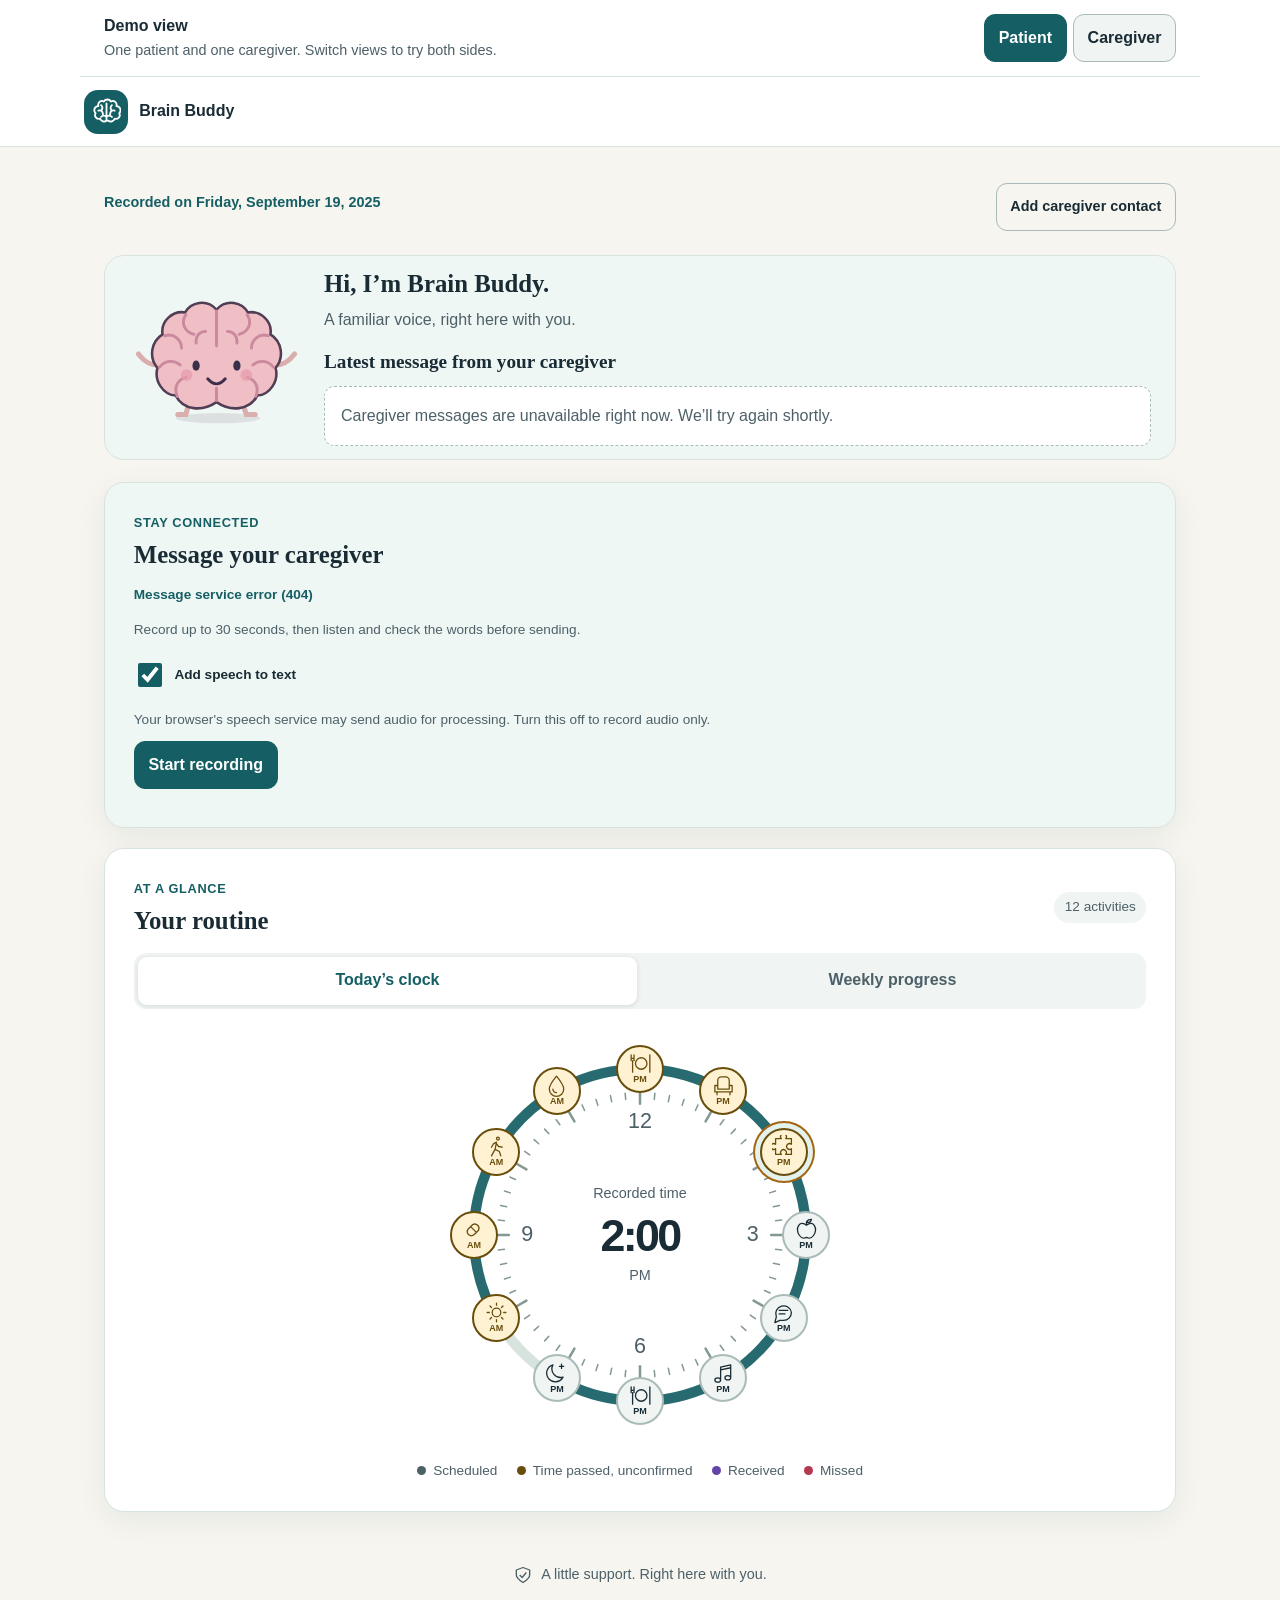
==== commit 6459ed0b: "ok web ui mostly done" ====
--- a/docs/index.html
+++ b/docs/index.html
@@ -7,27 +7,13 @@
     <meta name="apple-mobile-web-app-capable" content="yes" />
     <meta name="apple-mobile-web-app-status-bar-style" content="default" />
     <link rel="manifest" href="manifest.json" />
-    <title>Granny Nanny</title>
+    <title>Brain Buddy</title>
     <link rel="stylesheet" href="vendor/leaflet/leaflet.css" />
     <link rel="stylesheet" href="css/style.css" />
   </head>
   <body>
     <a class="skip-link" href="#main">Skip to my routine</a>
     <header class="topbar">
-      <div class="topbar-inner">
-        <a class="brand" href="./" aria-label="Granny Nanny home">
-          <span class="brand-mark" title="Brain Buddy"><svg viewBox="0 0 32 32" role="img" aria-label="Brain Buddy"><path d="M16 26c-2 2-6 1-7-2-4 1-7-3-5-6-3-3-1-8 3-8-1-4 3-7 6-5 2-3 6-3 8 0 3-2 7 1 6 5 4 0 6 5 3 8 2 3-1 7-5 6-1 3-5 4-7 2Z"/><path d="M16 7v19M10 9c2 2 2 4 0 6m12-6c-2 2-2 4 0 6M7 15c3-1 5 1 5 4m13-4c-3-1-5 1-5 4M10 22c2-2 4-2 6 0m6 0c-2-2-4-2-6 0"/></svg></span>
-          <span>Granny Nanny</span>
-        </a>
-      </div>
-    </header>
-
-    <main id="main" class="shell" tabindex="-1">
-      <div class="page-heading">
-        <div><p id="session-date" class="date-line"></p><h1>Granny Nanny</h1><p class="intro">Your day, one step at a time.</p></div>
-        <div id="caregiver-shortcut" class="caregiver-shortcut"><a id="caregiver-call" class="button button-primary" hidden>Call caregiver</a><button id="caregiver-setup-link" class="button button-secondary" type="button">Add caregiver contact</button></div>
-      </div>
-
       <section class="demo-view-bar" aria-label="Choose demo view">
         <div><strong>Demo view</strong><p>One patient and one caregiver. Switch views to try both sides.</p></div>
         <div class="demo-view-toggle" role="group" aria-label="View as">
@@ -35,17 +21,31 @@
           <button class="button" type="button" data-demo-role="caregiver" aria-pressed="false">Caregiver</button>
         </div>
       </section>
+      <div class="topbar-inner">
+        <a class="brand" href="./" aria-label="Brain Buddy home">
+          <span class="brand-mark" title="Brain Buddy"><svg viewBox="0 0 32 32" role="img" aria-label="Brain Buddy"><path d="M16 26c-2 2-6 1-7-2-4 1-7-3-5-6-3-3-1-8 3-8-1-4 3-7 6-5 2-3 6-3 8 0 3-2 7 1 6 5 4 0 6 5 3 8 2 3-1 7-5 6-1 3-5 4-7 2Z"/><path d="M16 7v19M10 9c2 2 2 4 0 6m12-6c-2 2-2 4 0 6M7 15c3-1 5 1 5 4m13-4c-3-1-5 1-5 4M10 22c2-2 4-2 6 0m6 0c-2-2-4-2-6 0"/></svg></span>
+          <span>Brain Buddy</span>
+        </a>
+      </div>
+    </header>
+
+    <main id="main" class="shell" tabindex="-1">
+      <div class="page-heading">
+        <div><p id="session-date" class="date-line"></p></div>
+        <div id="caregiver-shortcut" class="caregiver-shortcut"><a id="caregiver-call" class="button button-primary" hidden>Call caregiver</a><button id="caregiver-setup-link" class="button button-secondary" type="button">Add caregiver contact</button></div>
+      </div>
 
       <section id="brain-buddy" class="brain-buddy-welcome" aria-labelledby="brain-buddy-title">
         <svg id="brain-mascot" class="brain-mascot" viewBox="0 0 240 200" role="img" aria-label="Brain Buddy, a smiling pink brain with little arms and feet">
           <ellipse class="mascot-shadow" cx="122" cy="184" rx="58" ry="7"/>
-          <g fill="none" stroke="#dbaeae" stroke-width="7" stroke-linecap="round"><path d="m85 153-7 26h-11m85-26 9 26h12"/><path d="M53 112c-15 3-22-3-26-13m153 10c14-1 22-10 25-19"/></g>
+          <g class="mascot-body">
+          <g fill="none" stroke="#dbaeae" stroke-width="7" stroke-linecap="round"><path d="m85 153-7 26h-11m85-26 9 26h12"/><path class="mascot-arm" d="M50 111C31 114 21 107 13 96"/><path class="mascot-arm mascot-wave" d="M190 111C209 114 219 107 227 96"/></g>
           <path d="M120 35c-14-15-35-10-43 4-17-3-34 12-31 30-16 10-19 32-7 46-5 18 8 37 25 38 11 21 37 22 56 9 19 13 45 12 56-9 17-1 30-20 25-38 12-14 9-36-7-46 3-18-14-33-31-30-8-14-29-19-43-4Z" fill="#f0bfc6" stroke="#513e54" stroke-width="3.5"/>
           <path d="M120 37v48m0 58v17M78 42c-8 12-1 24 11 27m-40 2c13-4 23 6 23 17m-30 26c8-10 20-10 28-3m-4 43c-5-13 1-23 12-26m84-86c8 12 1 24-11 27m40 2c-13-4-23 6-23 17m30 26c-8-10-20-10-28-3m4 43c5-13-1-23-12-26M92 81c-1-10 5-16 13-16m43 16c1-10-5-16-13-16" fill="none" stroke="#ca899d" stroke-width="4" stroke-linecap="round"/>
-          <ellipse cx="92" cy="112" rx="5" ry="7" fill="#3b3049"/><ellipse cx="148" cy="112" rx="5" ry="7" fill="#3b3049"/>
+          <ellipse class="mascot-eye" cx="92" cy="112" rx="5" ry="7" fill="#3b3049"/><ellipse class="mascot-eye" cx="148" cy="112" rx="5" ry="7" fill="#3b3049"/>
           <circle cx="79" cy="125" r="8" fill="#e79cac" opacity=".75"/><circle cx="161" cy="125" r="8" fill="#e79cac" opacity=".75"/>
           <path class="mascot-smile" d="M108 130q12 14 24 0" fill="none" stroke="#3b3049" stroke-width="4" stroke-linecap="round"/>
-          <path d="m201 85 2-7m6 12 6-2" stroke="#e6daa4" stroke-width="3" stroke-linecap="round"/>
+          </g>
         </svg>
         <div>
           <h2 id="brain-buddy-title">Hi, I’m Brain Buddy.</h2>
@@ -79,10 +79,26 @@
             </div>
           </div>
         </section>
-        <section class="mode-notice" aria-label="Connection and demo">
+        <section id="connection-notice" class="mode-notice" aria-label="Bracelet connection" hidden>
           <span class="connection-dot" aria-hidden="true"></span>
           <div><p id="mode-banner" class="notice-title" role="status">Loading your routine…</p><p id="mode-description" class="notice-description"></p></div>
-          <button id="replay-toggle" class="button button-small" type="button" hidden>Pause demo</button>
+        </section>
+
+        <section class="panel location-section" aria-labelledby="location-title" hidden>
+          <div class="section-heading"><h2 id="location-title">Bracelet location</h2></div>
+          <p id="location-status" class="location-status" role="status">Waiting for GPS.</p>
+          <figure class="location-map">
+            <div class="location-map-frame">
+              <div id="bracelet-map" role="region" aria-label="Bracelet street map" aria-describedby="location-map-description" tabindex="0"></div>
+            </div>
+            <figcaption id="location-map-description">Drag to explore. Use the + and − buttons to zoom, or focus the map and use arrow keys and + / −.</figcaption>
+          </figure>
+          <p id="location-map-error" class="location-map-error" role="status" hidden></p>
+          <div class="location-map-actions">
+            <button id="location-recenter" class="button button-secondary" type="button" disabled>Center on bracelet</button>
+            <a id="location-open-map" class="button button-secondary" target="_blank" rel="noopener noreferrer" hidden>Open in Google Maps ↗</a>
+          </div>
+          <div class="location-details"><p id="location-wear">Wrist status unavailable.</p><p id="location-room"></p><p id="location-confidence" hidden></p><p id="location-updated">Waiting for a location report.</p></div>
         </section>
 
         <section class="panel clock-panel" aria-labelledby="clock-title">
@@ -92,11 +108,15 @@
             <button id="progress-tab" type="button" role="tab" aria-controls="progress-view" aria-selected="false" tabindex="-1">Weekly progress</button>
           </div>
           <div id="clock-view" role="tabpanel" aria-labelledby="clock-tab">
+            <div class="clock-scroll">
             <div id="routine-clock" class="routine-clock">
               <svg id="clock-face" viewBox="0 0 400 400" aria-hidden="true"></svg>
               <div class="clock-center"><span id="clock-time-label">Time</span><strong id="clock-time">—</strong><span id="clock-period"></span></div>
               <div id="clock-events" role="group" aria-label="Choose a routine item"></div>
             </div>
+            </div>
+            <p id="clock-scroll-help" class="clock-help" hidden>Scroll sideways to see all activity bubbles.</p>
+            <p id="routine-empty" class="messages-empty" hidden>No activities scheduled. Your caregiver can add activities to your routine.</p>
             <div class="clock-legend"><span><i class="legend-dot" aria-hidden="true"></i> Scheduled</span><span><i class="legend-dot legend-elapsed" aria-hidden="true"></i> Time passed, unconfirmed</span><span><i class="legend-dot legend-done" aria-hidden="true"></i> Received</span><span><i class="legend-dot legend-missed" aria-hidden="true"></i> Missed</span></div>
           </div>
           <div id="progress-view" role="tabpanel" aria-labelledby="progress-tab" hidden tabindex="0">
@@ -116,31 +136,27 @@
 
       </div>
 
-      <details class="caregiver-panel" hidden>
-        <summary><span><span class="summary-title">For caregivers</span><span class="summary-description">Bracelet location, device status, and recent activity</span></span></summary>
+      <div class="caregiver-panel" hidden>
         <div class="caregiver-content">
-          <section class="location-section" aria-labelledby="location-title">
-            <div class="section-heading"><h2 id="location-title">Bracelet location</h2><span id="location-source" class="location-source">Waiting for bracelet</span></div>
-            <p id="location-status" class="location-status" role="status">No room reported yet.</p>
-            <figure class="location-map">
-              <div class="location-map-frame">
-                <div id="bracelet-map" role="region" aria-label="Bracelet street map" aria-describedby="location-map-description" tabindex="0"></div>
-                <span id="location-map-badge" class="location-map-badge">Waiting for GPS</span>
-              </div>
-              <figcaption id="location-map-description">Drag to explore. Use the + and − buttons to zoom, or focus the map and use arrow keys and + / −.</figcaption>
-            </figure>
-            <p id="location-map-error" class="location-map-error" role="status" hidden></p>
-            <div class="location-map-actions">
-              <button id="location-recenter" class="button button-secondary" type="button" disabled>Center on bracelet</button>
-              <a id="location-open-map" class="button button-secondary" target="_blank" rel="noopener noreferrer" hidden>Open in Google Maps ↗</a>
-            </div>
-            <div class="location-details"><p id="location-wear">Wrist status unavailable.</p><p id="location-room"></p><p id="location-confidence" hidden></p><p id="location-updated">Waiting for a location report.</p></div>
+          <section aria-labelledby="routine-editor-title">
+            <h2 id="routine-editor-title">Edit routine bubbles</h2>
+            <p class="contact-help">Add an activity or remove one below. Changes are saved in this browser and appear in Patient view. Wristband reminders are configured separately.</p>
+            <form id="routine-form" class="routine-form">
+              <div><label for="routine-name">Activity name</label><input id="routine-name" type="text" maxlength="60" placeholder="e.g. Call a friend" required /></div>
+              <div><label for="routine-time">Time</label><input id="routine-time" type="time" required /></div>
+              <div><label for="routine-icon">Icon</label><select id="routine-icon">
+                <option value="sun">Sun / morning</option><option value="meal">Meal</option><option value="pill">Medication</option><option value="walk">Walk</option><option value="water">Water</option><option value="rest">Rest</option><option value="puzzle">Puzzle</option><option value="snack">Snack</option><option value="chat">Conversation</option><option value="music">Music</option><option value="moon">Moon / evening</option>
+              </select></div>
+              <button class="button button-primary" type="submit">Add activity</button>
+            </form>
+            <p id="routine-editor-status" class="messages-status" role="status"></p>
+            <ul id="routine-editor-list" class="routine-editor-list" aria-label="Activities in your routine"></ul>
           </section>
+          <section aria-labelledby="alerts-title"><h2 id="alerts-title">Notices</h2><div id="alerts"></div></section>
+          <section aria-labelledby="timeline-title"><h2 id="timeline-title">Device and recent activity</h2><div id="timeline"></div></section>
           <section aria-labelledby="contact-settings-title"><h2 id="contact-settings-title">Caregiver contact</h2><p class="contact-help">Add a trusted person’s number for the Call caregiver shortcut. It is saved in this browser.</p><form id="caregiver-form" class="caregiver-form"><label for="caregiver-name">Name</label><input id="caregiver-name" type="text" maxlength="60" autocomplete="name" placeholder="Caregiver name" required /><label for="caregiver-phone">Phone number</label><input id="caregiver-phone" type="tel" maxlength="35" autocomplete="tel" placeholder="Phone number" required /><button class="button button-primary" type="submit">Save contact</button></form><p id="caregiver-save-status" role="status"></p></section>
-          <section aria-labelledby="alerts-title"><h2 id="alerts-title">Notices for your caregiver</h2><div id="alerts"></div></section>
-          <section aria-labelledby="timeline-title"><h2 id="timeline-title">Device and recent activity</h2><div id="timeline"></div></section>
         </div>
-      </details>
+      </div>
       <p class="footer-note"><svg viewBox="0 0 24 24" aria-hidden="true"><path d="M12 3 4 6v6c0 4 8 9 8 9s8-5 8-9V6l-8-3Z"/><path d="m8 12 3 3 5-6"/></svg> A little support. Right here with you.</p>
       <p id="routine-announcement" class="sr-only" role="status" aria-atomic="true"></p>
       <noscript><p class="mode-notice">JavaScript is needed to show reminders. Please ask your caregiver to help turn it on.</p></noscript>
--- a/docs/css/style.css
+++ b/docs/css/style.css
@@ -65,7 +65,13 @@
 #caregiver-latest-message audio { max-width: 100%; }
 .brain-mascot { display: block; width: clamp(100px, 20vw, 175px); height: auto; flex-shrink: 0; }
 .mascot-shadow { fill: #513e54; opacity: 0.12; }
-.demo-view-bar { display: flex; flex-wrap: wrap; align-items: center; justify-content: space-between; gap: 0.8rem; margin-bottom: 1.4rem; padding: 0.8rem 1rem; border: 1px solid var(--subtle-border); border-radius: 14px; background: var(--panel); }
+.mascot-body { animation: buddy-bob 4s ease-in-out infinite; }
+.mascot-eye { transform-box: fill-box; transform-origin: center; animation: buddy-blink 6s ease-in-out infinite; }
+.mascot-wave { transform-origin: 190px 111px; animation: buddy-wave 5s ease-in-out infinite; }
+@keyframes buddy-bob { 0%, 100% { transform: translateY(0); } 50% { transform: translateY(-5px); } }
+@keyframes buddy-blink { 0%, 43%, 49%, 100% { transform: scaleY(1); } 46% { transform: scaleY(0.1); } }
+@keyframes buddy-wave { 0%, 12%, 28%, 100% { transform: rotate(0deg); } 16%, 24% { transform: rotate(-14deg); } 20% { transform: rotate(8deg); } }
+.demo-view-bar { display: flex; flex-wrap: wrap; align-items: center; justify-content: space-between; gap: 0.8rem; max-width: 1120px; margin: 0 auto; padding: 0.8rem 1.5rem; border-bottom: 1px solid var(--subtle-border); background: var(--panel); }
 .demo-view-bar p { color: var(--muted); font-size: 0.9em; }
 .demo-view-toggle { display: flex; gap: 0.4rem; }
 .demo-view-toggle .button[aria-pressed="true"] { background: var(--accent); color: var(--accent-ink); }
@@ -166,14 +172,9 @@
 #message-preview[hidden] { display: none; }
 .message-actions { display: flex; flex-wrap: wrap; gap: 0.5rem; }
 .caregiver-panel { margin-top: 1.4rem; border: 1px solid var(--subtle-border); border-radius: 16px; background: var(--panel); }
-.caregiver-panel summary { padding: 1.1rem 1.5rem; cursor: pointer; min-height: 60px; }
-.caregiver-panel summary::marker { color: var(--accent); }
-.summary-title { font-weight: 600; }
-.summary-description { display: block; color: var(--muted); font-size: 0.9em; margin-top: 0.2rem; }
 .caregiver-content { padding: 0 1.5rem 1.5rem; }
 .caregiver-content section { border-top: 1px solid var(--subtle-border); padding-top: 1.3rem; margin-top: 0.8rem; }
-.location-source { border-radius: 8px; padding: 0.35rem 0.65rem; color: var(--accent); background: var(--soft); font-size: 0.85em; font-weight: 700; }
-.location-source[data-state="notice"] { color: var(--warn-ink); background: var(--warn-bg); }
+.caregiver-content section:first-child { border-top: 0; margin-top: 0; }
 .location-status { font-weight: 700; margin: 0.75rem 0; }
 .location-map { margin: 0; }
 .location-map-frame { position: relative; isolation: isolate; overflow: hidden; border: 1px solid var(--border); border-radius: 16px; }
@@ -181,8 +182,6 @@
 #bracelet-map .leaflet-control-zoom a { width: 44px; height: 44px; line-height: 44px; color: var(--ink); }
 #bracelet-map .leaflet-control-attribution { max-width: 100%; font-size: 11px; background: #fffffff0; }
 #bracelet-map .leaflet-tooltip { font: 700 0.85rem/1.4 Verdana, sans-serif; color: var(--ink); padding: 0.45rem 0.7rem; white-space: normal; min-width: 8rem; text-align: center; }
-.location-map-badge { position: absolute; top: 12px; right: 12px; z-index: 800; max-width: calc(100% - 90px); background: var(--panel); color: var(--ink); border: 1px solid var(--border); border-radius: 9px; padding: 0.45rem 0.65rem; font-size: 0.8em; font-weight: 700; pointer-events: none; box-shadow: 0 2px 8px #192b3420; }
-.location-map-badge[data-state="notice"] { background: var(--warn-bg); color: var(--warn-ink); }
 .location-map-actions { display: flex; flex-wrap: wrap; gap: 0.65rem; margin-top: 0.85rem; }
 .location-map-actions a { text-decoration: none; }
 .location-map-error { padding: 0.6rem; margin-top: 0.6rem; background: var(--warn-bg); color: var(--warn-ink); border-radius: 8px; }
@@ -233,7 +232,6 @@
   .clock-event { width: 46px; height: 46px; }
   .caregiver-form { grid-template-columns: 1fr; }
   .caregiver-form button { grid-column: 1; }
-  .caregiver-panel summary { padding: 1rem; }
   .caregiver-content { padding: 0 1rem 1rem; }
 }
 @media (max-width: 360px) {
@@ -244,3 +242,19 @@
 @media (prefers-reduced-motion: reduce) {
   *, *::before, *::after { animation: none !important; transition: none !important; scroll-behavior: auto !important; }
 }
+
+.clock-scroll { overflow-x: auto; padding: 0.4rem 0.2rem; }
+.clock-help { margin-top: 0.6rem; color: var(--muted); font-size: 0.85em; }
+.clock-extra-ring { fill: none; stroke: var(--subtle-border); stroke-width: 2; stroke-dasharray: 5 5; }
+.routine-form { display: grid; grid-template-columns: minmax(0, 2fr) minmax(0, 1fr) minmax(0, 1.4fr); gap: 0.8rem; align-items: end; }
+.routine-form label { display: block; font-weight: 700; margin-bottom: 0.3rem; }
+.routine-form input, .routine-form select { width: 100%; min-width: 0; min-height: 48px; padding: 0.6rem; font: inherit; color: var(--ink); background: var(--panel); border: 1px solid var(--border); border-radius: 9px; }
+.routine-form > button { justify-self: start; }
+.routine-editor-list { list-style: none; margin: 1rem 0 0; padding: 0; }
+.routine-editor-list li { display: flex; align-items: center; gap: 0.75rem; padding: 0.7rem 0; border-bottom: 1px solid var(--subtle-border); }
+.routine-editor-list li > div { flex: 1; min-width: 0; overflow-wrap: anywhere; }
+.routine-editor-list li > div > span { display: block; color: var(--muted); font-size: 0.85em; }
+.routine-editor-icon { display: grid; place-items: center; width: 44px; height: 44px; flex-shrink: 0; color: var(--accent); background: var(--soft); border-radius: 50%; }
+.routine-editor-icon svg { width: 27px; height: 27px; fill: none; stroke: currentColor; stroke-width: 1.8; stroke-linecap: round; stroke-linejoin: round; }
+.routine-remove { color: var(--missed-bg); background: var(--panel); font-size: 0.85em; flex-shrink: 0; }
+@media (max-width: 600px) { .routine-form { grid-template-columns: minmax(0, 1fr); } }
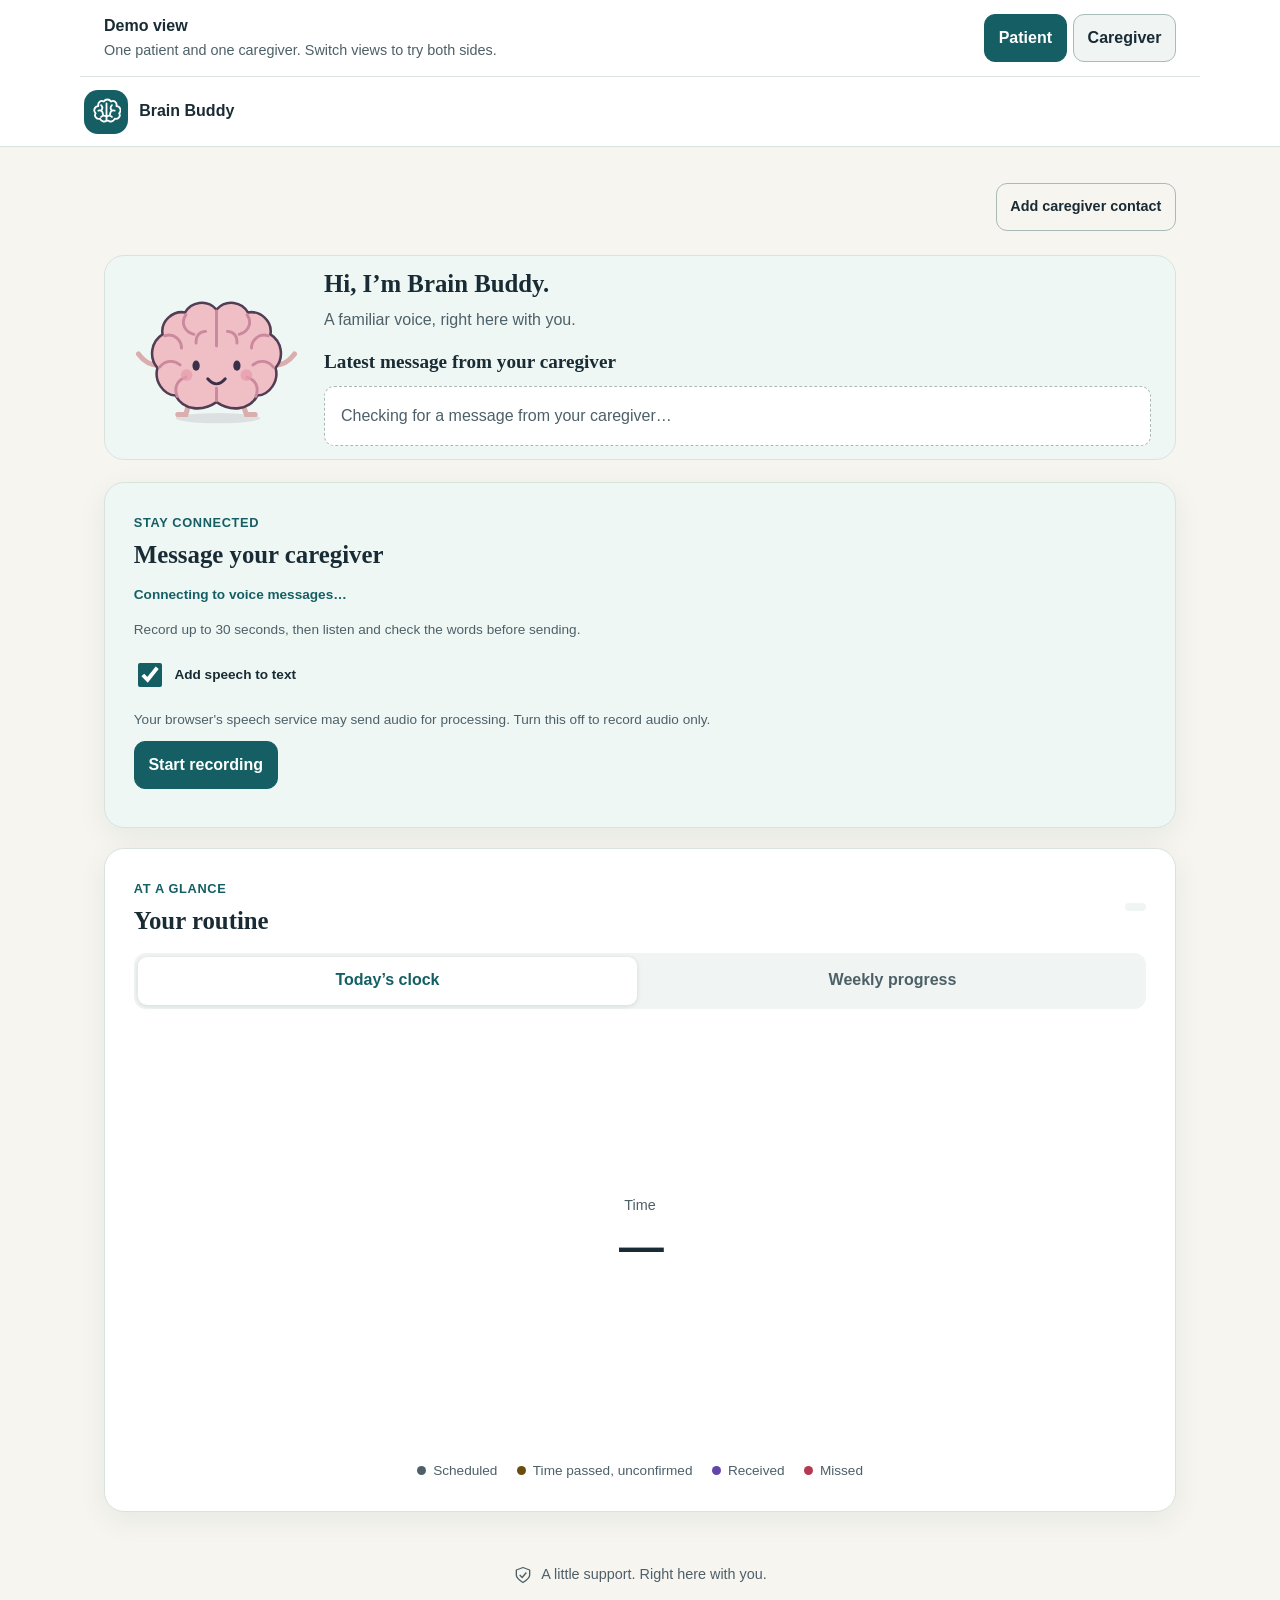
==== commit f49bf62d: "yerp" ====
--- a/docs/index.html
+++ b/docs/index.html
@@ -140,7 +140,7 @@
         <div class="caregiver-content">
           <section aria-labelledby="routine-editor-title">
             <h2 id="routine-editor-title">Edit routine bubbles</h2>
-            <p class="contact-help">Add an activity or remove one below. Changes are saved in this browser and appear in Patient view. Wristband reminders are configured separately.</p>
+            <p class="contact-help">Add an activity or remove one below. Changes are saved in this browser and sent to the wristband, so its reminders match this list.</p>
             <form id="routine-form" class="routine-form">
               <div><label for="routine-name">Activity name</label><input id="routine-name" type="text" maxlength="60" placeholder="e.g. Call a friend" required /></div>
               <div><label for="routine-time">Time</label><input id="routine-time" type="time" required /></div>
@@ -150,6 +150,10 @@
               <button class="button button-primary" type="submit">Add activity</button>
             </form>
             <p id="routine-editor-status" class="messages-status" role="status"></p>
+            <div class="routine-sync">
+              <p id="routine-sync-status" class="routine-sync-status" role="status">Waiting for the wristband before sending the routine.</p>
+              <button id="routine-sync-now" class="button button-secondary" type="button" disabled>Send routine to wristband</button>
+            </div>
             <ul id="routine-editor-list" class="routine-editor-list" aria-label="Activities in your routine"></ul>
           </section>
           <section aria-labelledby="alerts-title"><h2 id="alerts-title">Notices</h2><div id="alerts"></div></section>
--- a/docs/css/style.css
+++ b/docs/css/style.css
@@ -258,3 +258,13 @@
 .routine-editor-icon svg { width: 27px; height: 27px; fill: none; stroke: currentColor; stroke-width: 1.8; stroke-linecap: round; stroke-linejoin: round; }
 .routine-remove { color: var(--missed-bg); background: var(--panel); font-size: 0.85em; flex-shrink: 0; }
 @media (max-width: 600px) { .routine-form { grid-template-columns: minmax(0, 1fr); } }
+
+/* Routine sync and the wristband controls in the notices panel. */
+.routine-sync { display: flex; flex-wrap: wrap; align-items: center; gap: 0.75rem; padding: 0.85rem 1rem; border: 1px solid var(--subtle-border); border-radius: 12px; background: var(--panel-raised); margin-top: 0.8rem; }
+.routine-sync-status { flex: 1; min-width: 12rem; margin: 0; color: var(--muted); font-size: 0.85em; }
+.routine-sync-status[data-kind="ok"] { color: var(--success-ink); font-weight: 600; }
+.routine-sync-status[data-kind="warn"] { color: var(--warn-ink); font-weight: 600; }
+.alert-action-card { border-left-color: var(--accent); background: var(--soft); color: var(--ink); }
+.alert-action-card .alert-action { margin-top: 0.7rem; }
+.alert-action-result:empty { display: none; }
+.alert-action-result { margin: 0.6rem 0 0; font-size: 0.9em; font-weight: 600; }
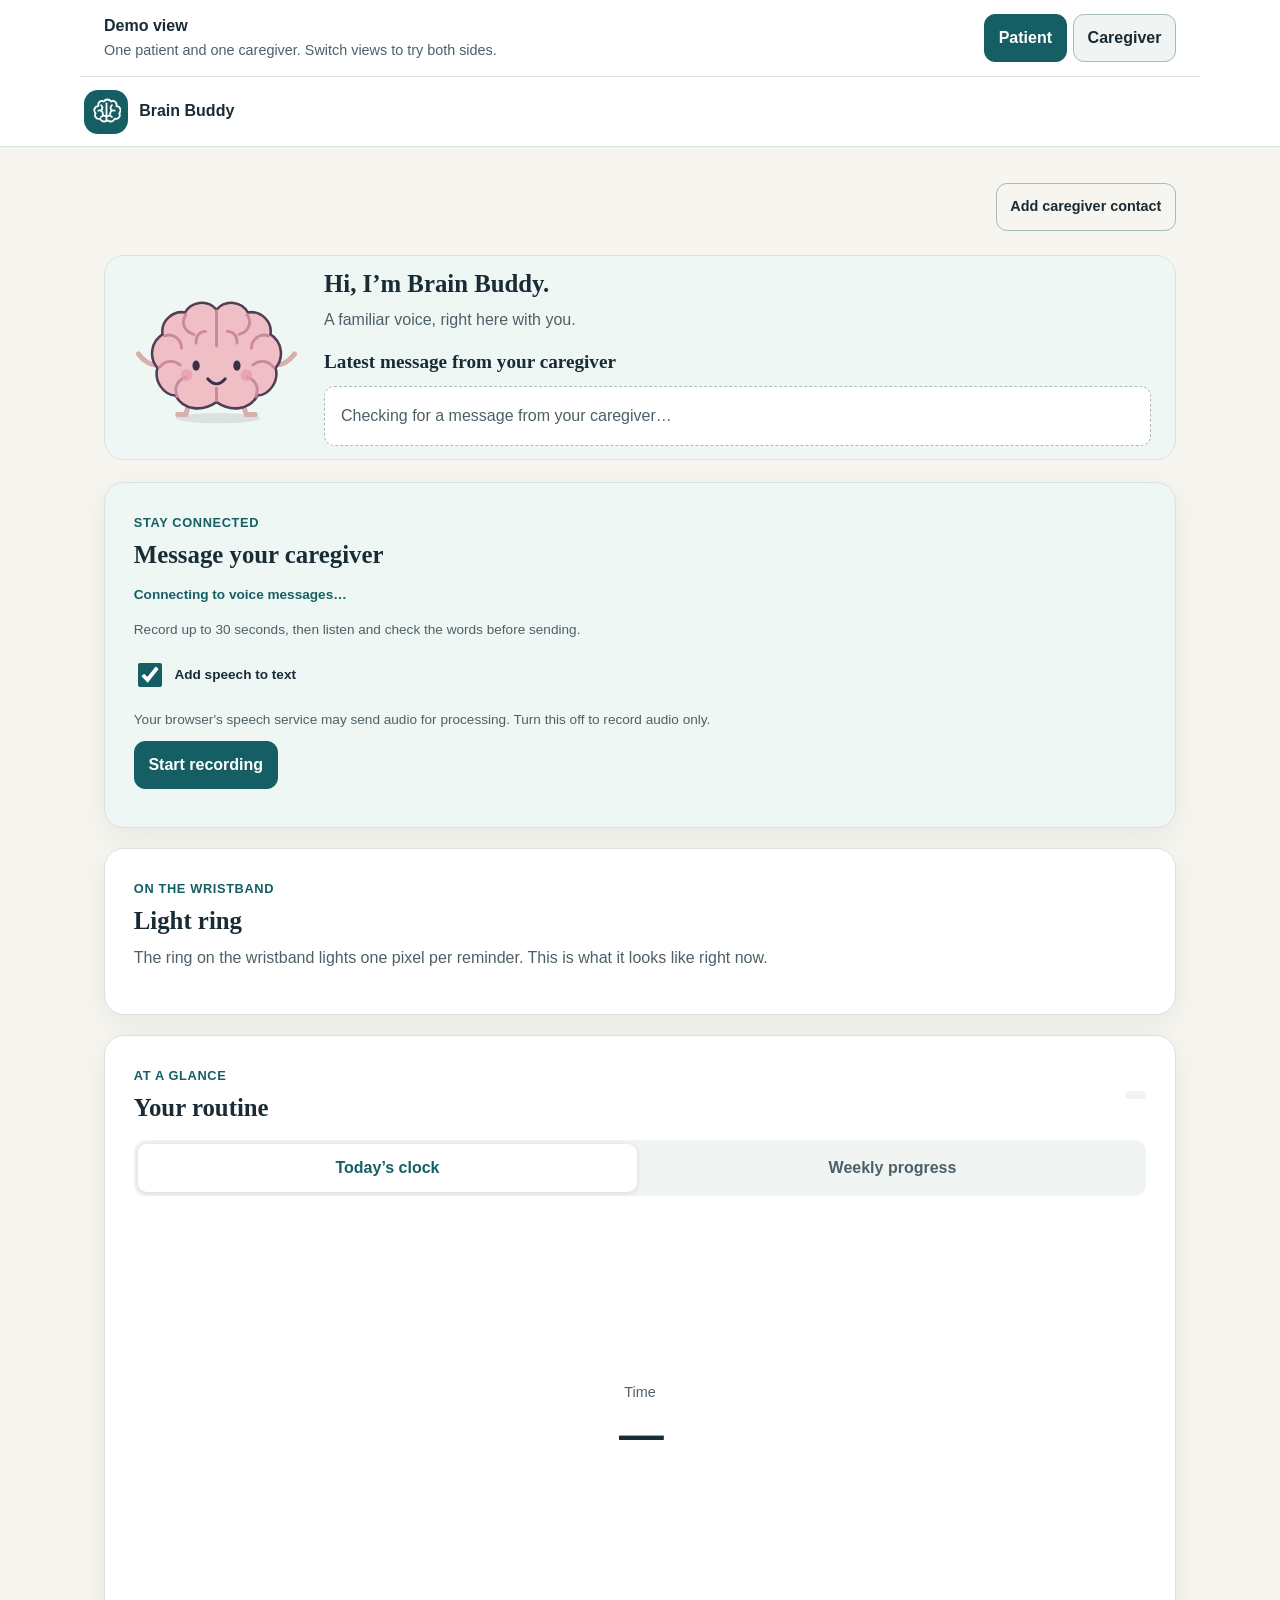
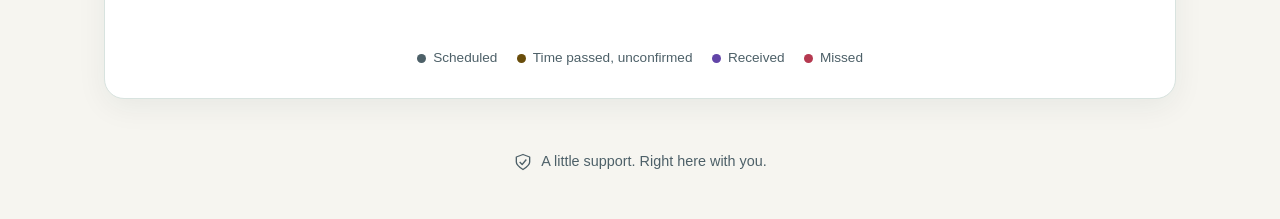
==== commit 18bbe126: "Add ring progress, fall escalation ladder, and OLED messages Three features across the firmware and " ====
--- a/docs/index.html
+++ b/docs/index.html
@@ -30,6 +30,8 @@
     </header>
 
     <main id="main" class="shell" tabindex="-1">
+      <section id="fall-banner" class="fall-banner" aria-live="assertive" hidden></section>
+
       <div class="page-heading">
         <div><p id="session-date" class="date-line"></p></div>
         <div id="caregiver-shortcut" class="caregiver-shortcut"><a id="caregiver-call" class="button button-primary" hidden>Call caregiver</a><button id="caregiver-setup-link" class="button button-secondary" type="button">Add caregiver contact</button></div>
@@ -101,6 +103,12 @@
           <div class="location-details"><p id="location-wear">Wrist status unavailable.</p><p id="location-room"></p><p id="location-confidence" hidden></p><p id="location-updated">Waiting for a location report.</p></div>
         </section>
 
+        <section class="panel ring-panel" aria-labelledby="ring-title">
+          <div class="section-heading"><div><p class="section-label">On the wristband</p><h2 id="ring-title">Light ring</h2></div></div>
+          <p class="ring-help">The ring on the wristband lights one pixel per reminder. This is what it looks like right now.</p>
+          <div id="routine-ring" aria-live="polite"></div>
+        </section>
+
         <section class="panel clock-panel" aria-labelledby="clock-title">
           <div class="section-heading"><div><p class="section-label">At a glance</p><h2 id="clock-title">Your routine</h2></div><span id="clock-activity-count" class="small-badge"></span></div>
           <div class="view-tabs" role="tablist" aria-label="Routine views">
@@ -140,7 +148,7 @@
         <div class="caregiver-content">
           <section aria-labelledby="routine-editor-title">
             <h2 id="routine-editor-title">Edit routine bubbles</h2>
-            <p class="contact-help">Add an activity or remove one below. Changes are saved in this browser and sent to the wristband, so its reminders match this list.</p>
+            <p class="contact-help">Add an activity or remove one below. Changes are saved in this browser and appear in Patient view. Wristband reminders are configured separately.</p>
             <form id="routine-form" class="routine-form">
               <div><label for="routine-name">Activity name</label><input id="routine-name" type="text" maxlength="60" placeholder="e.g. Call a friend" required /></div>
               <div><label for="routine-time">Time</label><input id="routine-time" type="time" required /></div>
@@ -150,14 +158,22 @@
               <button class="button button-primary" type="submit">Add activity</button>
             </form>
             <p id="routine-editor-status" class="messages-status" role="status"></p>
-            <div class="routine-sync">
-              <p id="routine-sync-status" class="routine-sync-status" role="status">Waiting for the wristband before sending the routine.</p>
-              <button id="routine-sync-now" class="button button-secondary" type="button" disabled>Send routine to wristband</button>
-            </div>
             <ul id="routine-editor-list" class="routine-editor-list" aria-label="Activities in your routine"></ul>
           </section>
           <section aria-labelledby="alerts-title"><h2 id="alerts-title">Notices</h2><div id="alerts"></div></section>
           <section aria-labelledby="timeline-title"><h2 id="timeline-title">Device and recent activity</h2><div id="timeline"></div></section>
+          <section aria-labelledby="watch-message-title">
+            <h2 id="watch-message-title">Send a note to the screen</h2>
+            <p class="contact-help">A short line of text appears on the wristband screen and stays there until they shake it away.</p>
+            <form id="watch-message-form" class="caregiver-form">
+              <label for="watch-message-text">Note</label>
+              <input id="watch-message-text" type="text" maxlength="96" placeholder="e.g. Lunch is in the fridge" autocomplete="off" />
+              <p id="watch-message-count" class="message-count" aria-hidden="true">0/96</p>
+              <button id="watch-message-send" class="button button-primary" type="submit">Send to wristband</button>
+            </form>
+            <p id="watch-message-status" class="messages-status" role="status"></p>
+          </section>
+
           <section aria-labelledby="contact-settings-title"><h2 id="contact-settings-title">Caregiver contact</h2><p class="contact-help">Add a trusted person’s number for the Call caregiver shortcut. It is saved in this browser.</p><form id="caregiver-form" class="caregiver-form"><label for="caregiver-name">Name</label><input id="caregiver-name" type="text" maxlength="60" autocomplete="name" placeholder="Caregiver name" required /><label for="caregiver-phone">Phone number</label><input id="caregiver-phone" type="tel" maxlength="35" autocomplete="tel" placeholder="Phone number" required /><button class="button button-primary" type="submit">Save contact</button></form><p id="caregiver-save-status" role="status"></p></section>
         </div>
       </div>
--- a/docs/css/style.css
+++ b/docs/css/style.css
@@ -259,12 +259,42 @@
 .routine-remove { color: var(--missed-bg); background: var(--panel); font-size: 0.85em; flex-shrink: 0; }
 @media (max-width: 600px) { .routine-form { grid-template-columns: minmax(0, 1fr); } }
 
-/* Routine sync and the wristband controls in the notices panel. */
-.routine-sync { display: flex; flex-wrap: wrap; align-items: center; gap: 0.75rem; padding: 0.85rem 1rem; border: 1px solid var(--subtle-border); border-radius: 12px; background: var(--panel-raised); margin-top: 0.8rem; }
-.routine-sync-status { flex: 1; min-width: 12rem; margin: 0; color: var(--muted); font-size: 0.85em; }
-.routine-sync-status[data-kind="ok"] { color: var(--success-ink); font-weight: 600; }
-.routine-sync-status[data-kind="warn"] { color: var(--warn-ink); font-weight: 600; }
-.alert-action-card { border-left-color: var(--accent); background: var(--soft); color: var(--ink); }
-.alert-action-card .alert-action { margin-top: 0.7rem; }
-.alert-action-result:empty { display: none; }
-.alert-action-result { margin: 0.6rem 0 0; font-size: 0.9em; font-weight: 600; }
+/* ---------------------------------------------------------------- fall banner
+   Deliberately the loudest block on the page: if it is showing, nothing else
+   on the dashboard matters. */
+.fall-banner { display: grid; gap: 0.5rem; justify-items: start; margin: 0 0 1.25rem; padding: 1.1rem 1.25rem; border-radius: 14px; border: 2px solid var(--missed-bg); background: var(--missed-soft); }
+.fall-banner h2 { margin: 0; color: var(--missed-bg); font-size: 1.35rem; }
+.fall-banner p { margin: 0; color: var(--ink); }
+.fall-banner .button-primary { margin-top: 0.35rem; }
+.fall-banner .fall-status { color: var(--muted); font-size: 0.92rem; }
+/* The two escalated stages invert, so a glance at the page cannot miss them. */
+.fall-banner.fall-caregiver, .fall-banner.fall-ems { background: var(--missed-bg); border-color: var(--missed-bg); }
+.fall-banner.fall-caregiver h2, .fall-banner.fall-ems h2,
+.fall-banner.fall-caregiver p, .fall-banner.fall-ems p { color: var(--missed-ink); }
+.fall-banner.fall-caregiver .fall-status, .fall-banner.fall-ems .fall-status { color: #ffe2e7; }
+/* The default disabled style is grey on white, which vanishes on the inverted
+   stages. Keep it legible, and keep it obviously not-clickable. */
+.fall-banner.fall-caregiver .button, .fall-banner.fall-ems .button { color: var(--missed-bg); background: var(--missed-ink); border-color: var(--missed-ink); }
+.fall-banner.fall-caregiver .button:disabled, .fall-banner.fall-ems .button:disabled { color: var(--missed-bg); background: #f2c3cc; border-color: #f2c3cc; opacity: 1; }
+
+.alert-item.alert-serious { border-left: 5px solid var(--missed-bg); padding-left: 0.75rem; }
+.alert-item.alert-serious strong { color: var(--missed-bg); }
+
+/* ---------------------------------------------------------------- light ring
+   A screen copy of the twelve NeoPixels on the wristband. */
+.ring-help { margin: 0 0 0.9rem; color: var(--muted); }
+.ring { display: grid; place-items: center; }
+.ring-dial { position: relative; width: 120px; height: 120px; border-radius: 50%; background: var(--panel-raised); border: 1px solid var(--subtle-border); }
+.ring-pixel { position: absolute; top: 50%; left: 50%; width: 11px; height: 11px; margin: -5.5px; border-radius: 50%; background: var(--clock-track); transform-origin: center; }
+.ring-pixel.lit { background: #1f9e4a; box-shadow: 0 0 6px rgba(31, 158, 74, 0.55); }
+.ring-centre { position: absolute; inset: 0; display: grid; align-content: center; justify-items: center; }
+.ring-centre strong { font-size: 1.3rem; line-height: 1.1; }
+.ring-centre span { color: var(--muted); font-size: 0.8rem; }
+.ring-complete .ring-dial { border-color: #1f9e4a; }
+.ring-caption { margin: 0.85rem 0 0; color: var(--muted); font-size: 0.95rem; text-align: center; }
+
+.message-count { margin: 0.15rem 0 0; color: var(--muted); font-size: 0.85rem; text-align: right; }
+
+@media (prefers-reduced-motion: reduce) {
+  .ring-pixel { box-shadow: none; }
+}
